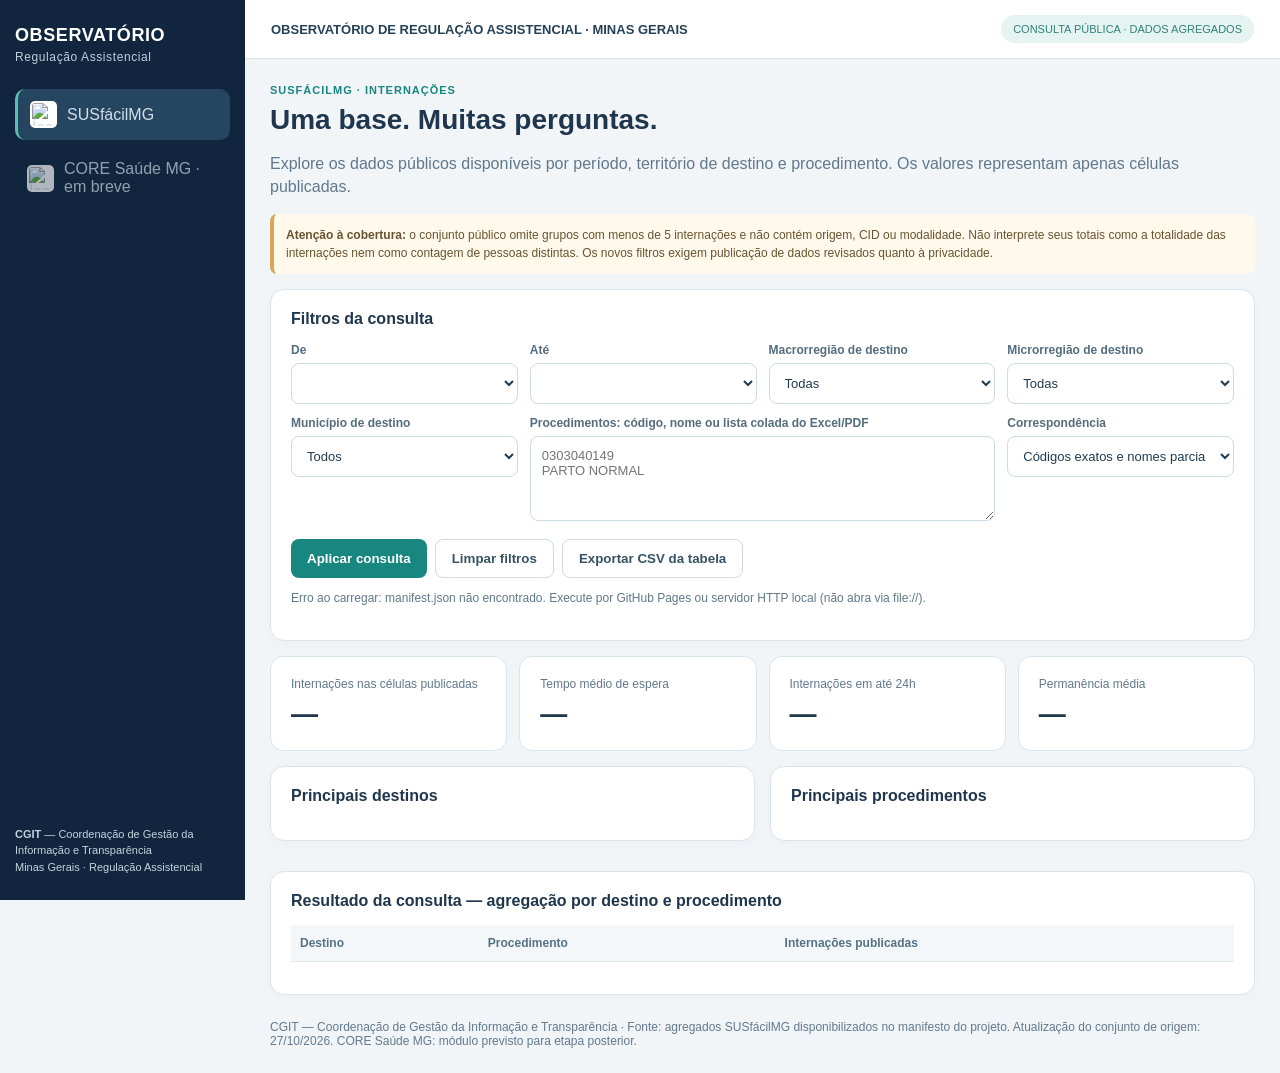
==== index.html @ 1abfd843 "Add files via upload" ====
<!doctype html><html lang="pt-BR"><head><meta charset="utf-8"><meta name="viewport" content="width=device-width,initial-scale=1"><title>Observatório | Regulação Assistencial</title><style>
:root{--navy:#11263e;--teal:#188780;--ink:#20364c;--muted:#61788b;--bg:#f1f5f8}*{box-sizing:border-box}body{margin:0;font-family:Arial,Segoe UI,sans-serif;color:var(--ink);background:var(--bg)}aside{position:fixed;inset:0 auto 0 0;width:245px;background:var(--navy);padding:25px 15px;color:white;display:flex;flex-direction:column;gap:25px}.brand{font-size:18px;font-weight:800;letter-spacing:.6px}.brand small{display:block;font-size:12px;color:#bdd0dc;font-weight:400;margin-top:4px}.menu{display:grid;gap:8px}.menu div{display:flex;align-items:center;gap:10px;padding:12px;border-radius:10px;color:#d1dfe8}.menu .active{background:#254560;border-left:3px solid #56c0b2}.menu img{width:27px;height:27px;object-fit:contain;background:white;border-radius:5px;padding:2px}.menu .soon{opacity:.67}.owner{margin-top:auto;font-size:11px;color:#c3d2df;line-height:1.5}main{margin-left:245px;min-height:100vh}header{background:white;border-bottom:1px solid #dbe3e9;padding:15px 26px;display:flex;align-items:center;justify-content:space-between;gap:12px}header strong{font-size:13px;color:#264156}header span{font-size:11px;color:#2f817b;background:#e5f4f1;padding:8px 12px;border-radius:18px}.content{max-width:1440px;margin:auto;padding:25px}h1{font-size:28px;margin:8px 0}p{color:var(--muted);line-height:1.45}.eyebrow{font-size:11px;letter-spacing:1px;color:var(--teal);font-weight:800}.card{background:white;border:1px solid #dae5eb;border-radius:14px;padding:20px;margin:15px 0;box-shadow:0 3px 14px #10243b06}h2{font-size:16px;margin:0 0 15px}.filters{display:grid;grid-template-columns:repeat(4,1fr);gap:12px}label{display:block;font-size:12px;color:#546d7e;font-weight:700;margin-bottom:6px}select,textarea,input{width:100%;border:1px solid #cddce4;padding:11px;border-radius:8px;background:white;color:#213c50;font:inherit;font-size:13px}textarea{min-height:85px;resize:vertical}button{border:0;border-radius:8px;background:var(--teal);color:white;padding:11px 16px;cursor:pointer;font-weight:700}button.ghost{border:1px solid #cfdae1;background:white;color:#355366}.btnbar{display:flex;gap:8px;flex-wrap:wrap;margin-top:14px}.notice{border-left:4px solid #d9a65a;background:#fff9eb;border-radius:7px;padding:12px;font-size:12px;color:#695431;line-height:1.5}.muted{color:var(--muted);font-size:12px}.metrics{display:grid;grid-template-columns:repeat(4,1fr);gap:12px}.metric{background:#fff;padding:20px;border-radius:13px;border:1px solid #dae5eb}.metric .n{font-size:27px;font-weight:800;margin-top:8px}.two{display:grid;grid-template-columns:1fr 1fr;gap:15px}.bar{display:flex;flex-direction:column;gap:5px;margin:12px 0;font-size:12px}.line{height:8px;border-radius:7px;background:#edf3f4;overflow:hidden}.fill{height:100%;background:var(--teal)}.names{display:flex;justify-content:space-between;gap:12px}table{border-collapse:collapse;width:100%;font-size:12px}td,th{padding:11px 9px;border-bottom:1px solid #e4ebef;text-align:left}th{color:#557185;background:#f4f7fa}.tablewrap{overflow:auto;max-height:400px}footer{font-size:12px;color:#63798c;margin-top:25px}@media(max-width:1000px){.filters{grid-template-columns:repeat(2,1fr)}.metrics{grid-template-columns:repeat(2,1fr)}.two{grid-template-columns:1fr}}@media(max-width:700px){aside{position:relative;width:auto;gap:8px}.menu{display:flex;flex-wrap:wrap}.owner{margin:0}main{margin:0}.content{padding:16px}header{padding:12px}.filters{grid-template-columns:1fr}h1{font-size:23px}}
</style></head><body><aside><div class="brand">OBSERVATÓRIO<small>Regulação Assistencial</small></div><div class="menu"><div class="active"><img src="assets/susfacil.jpeg" alt="Ícone SUSfácilMG"> SUSfácilMG</div><div class="soon"><img src="assets/core.png" alt="Ícone CORE Saúde MG"> CORE Saúde MG · em breve</div></div><div class="owner"><strong>CGIT</strong> — Coordenação de Gestão da Informação e Transparência<br>Minas Gerais · Regulação Assistencial</div></aside><main><header><strong>OBSERVATÓRIO DE REGULAÇÃO ASSISTENCIAL · MINAS GERAIS</strong><span>CONSULTA PÚBLICA · DADOS AGREGADOS</span></header><div class="content"><div class="eyebrow">SUSFÁCILMG · INTERNAÇÕES</div><h1>Uma base. Muitas perguntas.</h1><p>Explore os dados públicos disponíveis por período, território de destino e procedimento. Os valores representam apenas células publicadas.</p><div class="notice"><strong>Atenção à cobertura:</strong> o conjunto público omite grupos com menos de 5 internações e não contém origem, CID ou modalidade. Não interprete seus totais como a totalidade das internações nem como contagem de pessoas distintas. Os novos filtros exigem publicação de dados revisados quanto à privacidade.</div><section class="card"><h2>Filtros da consulta</h2><div class="filters"><div><label>De</label><select id="from"></select></div><div><label>Até</label><select id="to"></select></div><div><label>Macrorregião de destino</label><select id="macro"><option value="">Todas</option></select></div><div><label>Microrregião de destino</label><select id="micro"><option value="">Todas</option></select></div><div><label>Município de destino</label><select id="city"><option value="">Todos</option></select></div><div style="grid-column:span 2"><label>Procedimentos: código, nome ou lista colada do Excel/PDF</label><textarea id="procs" placeholder="0303040149&#10;PARTO NORMAL"></textarea></div><div><label>Correspondência</label><select id="match"><option value="code">Códigos exatos e nomes parciais</option><option value="contains">Qualquer parte do nome/código</option></select></div></div><div class="btnbar"><button id="apply">Aplicar consulta</button><button id="clear" class="ghost">Limpar filtros</button><button id="export" class="ghost">Exportar CSV da tabela</button></div><p class="muted" id="status">Carregando os dados públicos...</p></section><div class="metrics"><div class="metric"><div class="muted">Internações nas células publicadas</div><div class="n" id="n">—</div></div><div class="metric"><div class="muted">Tempo médio de espera</div><div class="n" id="wait">—</div></div><div class="metric"><div class="muted">Internações em até 24h</div><div class="n" id="quick">—</div></div><div class="metric"><div class="muted">Permanência média</div><div class="n" id="stay">—</div></div></div><div class="two"><section class="card"><h2>Principais destinos</h2><div id="dest"></div></section><section class="card"><h2>Principais procedimentos</h2><div id="topproc"></div></section></div><section class="card"><h2>Resultado da consulta — agregação por destino e procedimento</h2><div class="tablewrap"><table><thead><tr><th>Destino</th><th>Procedimento</th><th>Internações publicadas</th></tr></thead><tbody id="tbody"></tbody></table></div><p class="muted" id="rowsinfo"></p></section><footer>CGIT — Coordenação de Gestão da Informação e Transparência · Fonte: agregados SUSfácilMG disponibilizados no manifesto do projeto. Atualização do conjunto de origem: 27/10/2026. CORE Saúde MG: módulo previsto para etapa posterior.</footer></div></main><script>
'use strict';const $=id=>document.getElementById(id);const fmt=n=>Math.round(n).toLocaleString('pt-BR');const norm=s=>String(s||'').normalize('NFD').replace(/[\u0300-\u036f]/g,'').toLowerCase().trim();const escapeHTML=s=>String(s).replace(/[&<>"']/g,x=>({'&':'&amp;','<':'&lt;','>':'&gt;','"':'&quot;',"'":'&#39;'}[x]));let all=[],manifest,shown=[];const getCode=s=>String(s||'').split('-')[0].trim();const opts=(el,values,initial)=>{el.innerHTML='<option value="">'+escapeHTML(initial)+'</option>';values.sort((a,b)=>a.localeCompare(b,'pt-BR')).forEach(v=>{const o=document.createElement('option');o.value=v;o.textContent=v;el.append(o)})};
function refreshMicroCities(){const macro=$('macro').value, micro=$('micro').value;const ms=[...new Set(all.filter(r=>!macro||r[1]===macro).map(r=>r[2]))];opts($('micro'),ms,'Todas');if(ms.includes(micro))$('micro').value=micro;const cities=[...new Set(all.filter(r=>(!macro||r[1]===macro)&&(!$('micro').value||r[2]===$('micro').value)).map(r=>r[3]))];opts($('city'),cities,'Todos')}
function drawBars(el,arr){el.innerHTML='';const peak=arr[0]?.[1]||1;for(const [label,val] of arr.slice(0,8)){const div=document.createElement('div');div.className='bar';div.innerHTML='<div class="names"><span>'+escapeHTML(label)+'</span><b>'+fmt(val)+'</b></div><div class="line"><div class="fill" style="width:'+Math.max(1,val/peak*100)+'%"></div></div>';el.append(div)}if(!arr.length)el.textContent='Nenhum resultado neste recorte.'}
function apply(){if(!all.length)return;const from=$('from').value,to=$('to').value;if(from>to){$('status').textContent='Período inválido: data inicial posterior à final.';return}const tokens=$('procs').value.split(/[\n;,\t]+/).map(x=>norm(x)).filter(Boolean);const mode=$('match').value;shown=all.filter(r=>r[0]>=from&&r[0]<=to&&(!$('macro').value||r[1]===$('macro').value)&&(!$('micro').value||r[2]===$('micro').value)&&(!$('city').value||r[3]===$('city').value)&&(!tokens.length||tokens.some(t=>{const proc=norm(r[4]);const code=norm(getCode(r[4]));return mode==='contains'?proc.includes(t):( /^\d+$/.test(t)?code===t:proc.includes(t))})));let n=0,wn=0,ws=0,q=0,pn=0,ps=0;const dest=new Map(),proc=new Map(),comb=new Map();for(const r of shown){n+=r[5];wn+=r[6];ws+=r[7];q+=r[8];pn+=r[9];ps+=r[10];dest.set(r[3],(dest.get(r[3])||0)+r[5]);proc.set(r[4],(proc.get(r[4])||0)+r[5]);const k=JSON.stringify([r[3],r[4]]);comb.set(k,(comb.get(k)||0)+r[5])} $('n').textContent=fmt(n);$('wait').textContent=wn?(ws/wn).toLocaleString('pt-BR',{maximumFractionDigits:1})+' h':'—';$('quick').textContent=wn?(100*q/wn).toLocaleString('pt-BR',{maximumFractionDigits:1})+'%':'—';$('stay').textContent=pn?(ps/pn).toLocaleString('pt-BR',{maximumFractionDigits:1})+' d':'—';drawBars($('dest'),[...dest].sort((a,b)=>b[1]-a[1]));drawBars($('topproc'),[...proc].sort((a,b)=>b[1]-a[1]));const agg=[...comb].map(([k,v])=>[...JSON.parse(k),v]).sort((a,b)=>b[2]-a[2]);const tbody=$('tbody');tbody.innerHTML='';for(const r of agg.slice(0,200)){const tr=document.createElement('tr');for(const v of [r[0],r[1],fmt(r[2])]){const td=document.createElement('td');td.textContent=v;tr.append(td)}tbody.append(tr)}$('rowsinfo').textContent=`${fmt(agg.length)} combinações encontradas; até 200 exibidas. Exportação inclui todas as combinações filtradas.`;$('status').textContent=`${fmt(shown.length)} células agregadas selecionadas · ${from} a ${to}. Dados públicos parciais.`;window.exportRows=agg}
async function load(){try{const res=await fetch('dados/manifest.json');if(!res.ok)throw Error('manifest.json não encontrado');manifest=await res.json();const months=manifest.particoes.map(x=>x.mes);for(const id of ['from','to']){for(const m of months){const o=document.createElement('option');o.value=m;o.textContent=m;$(id).append(o)}}$('from').value=months[0];$('to').value=months[months.length-1];const results=await Promise.all(manifest.particoes.map(async p=>{const r=await fetch('dados/'+p.arquivo);if(!r.ok)throw Error(p.arquivo+' indisponível');return r.json()}));all=results.flat();opts($('macro'),[...new Set(all.map(x=>x[1]))],'Todas');refreshMicroCities();apply()}catch(e){$('status').textContent='Erro ao carregar: '+e.message+'. Execute por GitHub Pages ou servidor HTTP local (não abra via file://).'}}
$('macro').onchange=refreshMicroCities;$('micro').onchange=()=>{const c=$('city').value;const filtered=all.filter(r=>(!$('macro').value||r[1]===$('macro').value)&&(!$('micro').value||r[2]===$('micro').value));opts($('city'),[...new Set(filtered.map(r=>r[3]))],'Todos');if([...new Set(filtered.map(r=>r[3]))].includes(c))$('city').value=c};$('apply').onclick=apply;$('clear').onclick=()=>{$('from').selectedIndex=0;$('to').selectedIndex=$('to').options.length-1;$('macro').value='';refreshMicroCities();$('procs').value='';apply()};$('export').onclick=()=>{const rr=window.exportRows||[];const lines=[['Município de destino','Procedimento','Internações publicadas'],...rr];const csv='\ufeff'+lines.map(r=>r.map(v=>'"'+String(v).replace(/"/g,'""')+'"').join(';')).join('\r\n');const a=document.createElement('a');a.href=URL.createObjectURL(new Blob([csv],{type:'text/csv;charset=utf-8'}));a.download='observatorio_susfacil_dados_publicos.csv';a.click();setTimeout(()=>URL.revokeObjectURL(a.href),1500)};load();
</script></body></html>
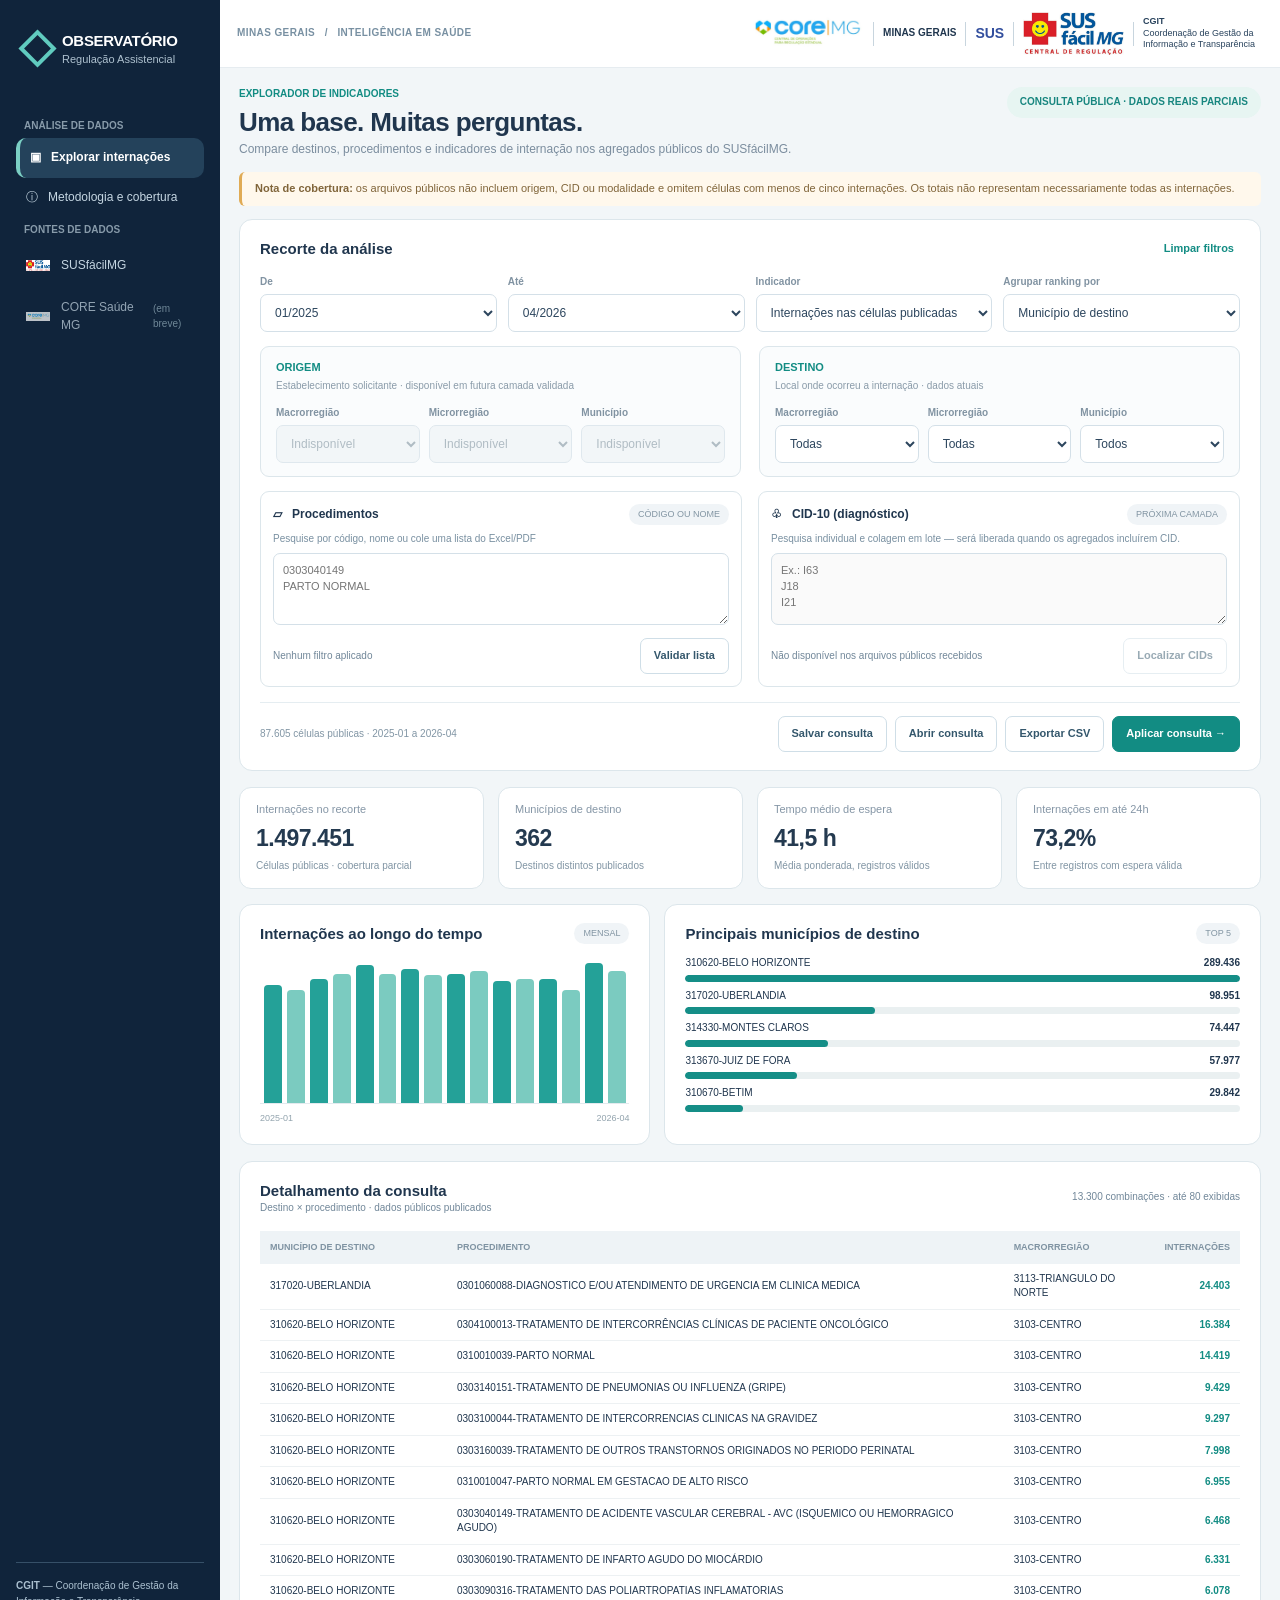
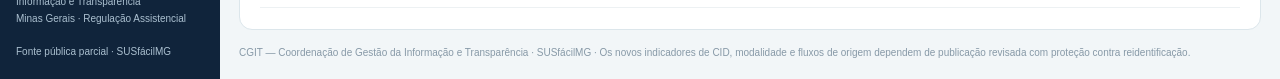
==== commit f40879f2: "Add files via upload" ====
--- a/index.html
+++ b/index.html
@@ -1,10 +1,46 @@
-<!doctype html><html lang="pt-BR"><head><meta charset="utf-8"><meta name="viewport" content="width=device-width,initial-scale=1"><title>Observatório | Regulação Assistencial</title><style>
-:root{--navy:#11263e;--teal:#188780;--ink:#20364c;--muted:#61788b;--bg:#f1f5f8}*{box-sizing:border-box}body{margin:0;font-family:Arial,Segoe UI,sans-serif;color:var(--ink);background:var(--bg)}aside{position:fixed;inset:0 auto 0 0;width:245px;background:var(--navy);padding:25px 15px;color:white;display:flex;flex-direction:column;gap:25px}.brand{font-size:18px;font-weight:800;letter-spacing:.6px}.brand small{display:block;font-size:12px;color:#bdd0dc;font-weight:400;margin-top:4px}.menu{display:grid;gap:8px}.menu div{display:flex;align-items:center;gap:10px;padding:12px;border-radius:10px;color:#d1dfe8}.menu .active{background:#254560;border-left:3px solid #56c0b2}.menu img{width:27px;height:27px;object-fit:contain;background:white;border-radius:5px;padding:2px}.menu .soon{opacity:.67}.owner{margin-top:auto;font-size:11px;color:#c3d2df;line-height:1.5}main{margin-left:245px;min-height:100vh}header{background:white;border-bottom:1px solid #dbe3e9;padding:15px 26px;display:flex;align-items:center;justify-content:space-between;gap:12px}header strong{font-size:13px;color:#264156}header span{font-size:11px;color:#2f817b;background:#e5f4f1;padding:8px 12px;border-radius:18px}.content{max-width:1440px;margin:auto;padding:25px}h1{font-size:28px;margin:8px 0}p{color:var(--muted);line-height:1.45}.eyebrow{font-size:11px;letter-spacing:1px;color:var(--teal);font-weight:800}.card{background:white;border:1px solid #dae5eb;border-radius:14px;padding:20px;margin:15px 0;box-shadow:0 3px 14px #10243b06}h2{font-size:16px;margin:0 0 15px}.filters{display:grid;grid-template-columns:repeat(4,1fr);gap:12px}label{display:block;font-size:12px;color:#546d7e;font-weight:700;margin-bottom:6px}select,textarea,input{width:100%;border:1px solid #cddce4;padding:11px;border-radius:8px;background:white;color:#213c50;font:inherit;font-size:13px}textarea{min-height:85px;resize:vertical}button{border:0;border-radius:8px;background:var(--teal);color:white;padding:11px 16px;cursor:pointer;font-weight:700}button.ghost{border:1px solid #cfdae1;background:white;color:#355366}.btnbar{display:flex;gap:8px;flex-wrap:wrap;margin-top:14px}.notice{border-left:4px solid #d9a65a;background:#fff9eb;border-radius:7px;padding:12px;font-size:12px;color:#695431;line-height:1.5}.muted{color:var(--muted);font-size:12px}.metrics{display:grid;grid-template-columns:repeat(4,1fr);gap:12px}.metric{background:#fff;padding:20px;border-radius:13px;border:1px solid #dae5eb}.metric .n{font-size:27px;font-weight:800;margin-top:8px}.two{display:grid;grid-template-columns:1fr 1fr;gap:15px}.bar{display:flex;flex-direction:column;gap:5px;margin:12px 0;font-size:12px}.line{height:8px;border-radius:7px;background:#edf3f4;overflow:hidden}.fill{height:100%;background:var(--teal)}.names{display:flex;justify-content:space-between;gap:12px}table{border-collapse:collapse;width:100%;font-size:12px}td,th{padding:11px 9px;border-bottom:1px solid #e4ebef;text-align:left}th{color:#557185;background:#f4f7fa}.tablewrap{overflow:auto;max-height:400px}footer{font-size:12px;color:#63798c;margin-top:25px}@media(max-width:1000px){.filters{grid-template-columns:repeat(2,1fr)}.metrics{grid-template-columns:repeat(2,1fr)}.two{grid-template-columns:1fr}}@media(max-width:700px){aside{position:relative;width:auto;gap:8px}.menu{display:flex;flex-wrap:wrap}.owner{margin:0}main{margin:0}.content{padding:16px}header{padding:12px}.filters{grid-template-columns:1fr}h1{font-size:23px}}
-</style></head><body><aside><div class="brand">OBSERVATÓRIO<small>Regulação Assistencial</small></div><div class="menu"><div class="active"><img src="assets/susfacil.jpeg" alt="Ícone SUSfácilMG"> SUSfácilMG</div><div class="soon"><img src="assets/core.png" alt="Ícone CORE Saúde MG"> CORE Saúde MG · em breve</div></div><div class="owner"><strong>CGIT</strong> — Coordenação de Gestão da Informação e Transparência<br>Minas Gerais · Regulação Assistencial</div></aside><main><header><strong>OBSERVATÓRIO DE REGULAÇÃO ASSISTENCIAL · MINAS GERAIS</strong><span>CONSULTA PÚBLICA · DADOS AGREGADOS</span></header><div class="content"><div class="eyebrow">SUSFÁCILMG · INTERNAÇÕES</div><h1>Uma base. Muitas perguntas.</h1><p>Explore os dados públicos disponíveis por período, território de destino e procedimento. Os valores representam apenas células publicadas.</p><div class="notice"><strong>Atenção à cobertura:</strong> o conjunto público omite grupos com menos de 5 internações e não contém origem, CID ou modalidade. Não interprete seus totais como a totalidade das internações nem como contagem de pessoas distintas. Os novos filtros exigem publicação de dados revisados quanto à privacidade.</div><section class="card"><h2>Filtros da consulta</h2><div class="filters"><div><label>De</label><select id="from"></select></div><div><label>Até</label><select id="to"></select></div><div><label>Macrorregião de destino</label><select id="macro"><option value="">Todas</option></select></div><div><label>Microrregião de destino</label><select id="micro"><option value="">Todas</option></select></div><div><label>Município de destino</label><select id="city"><option value="">Todos</option></select></div><div style="grid-column:span 2"><label>Procedimentos: código, nome ou lista colada do Excel/PDF</label><textarea id="procs" placeholder="0303040149&#10;PARTO NORMAL"></textarea></div><div><label>Correspondência</label><select id="match"><option value="code">Códigos exatos e nomes parciais</option><option value="contains">Qualquer parte do nome/código</option></select></div></div><div class="btnbar"><button id="apply">Aplicar consulta</button><button id="clear" class="ghost">Limpar filtros</button><button id="export" class="ghost">Exportar CSV da tabela</button></div><p class="muted" id="status">Carregando os dados públicos...</p></section><div class="metrics"><div class="metric"><div class="muted">Internações nas células publicadas</div><div class="n" id="n">—</div></div><div class="metric"><div class="muted">Tempo médio de espera</div><div class="n" id="wait">—</div></div><div class="metric"><div class="muted">Internações em até 24h</div><div class="n" id="quick">—</div></div><div class="metric"><div class="muted">Permanência média</div><div class="n" id="stay">—</div></div></div><div class="two"><section class="card"><h2>Principais destinos</h2><div id="dest"></div></section><section class="card"><h2>Principais procedimentos</h2><div id="topproc"></div></section></div><section class="card"><h2>Resultado da consulta — agregação por destino e procedimento</h2><div class="tablewrap"><table><thead><tr><th>Destino</th><th>Procedimento</th><th>Internações publicadas</th></tr></thead><tbody id="tbody"></tbody></table></div><p class="muted" id="rowsinfo"></p></section><footer>CGIT — Coordenação de Gestão da Informação e Transparência · Fonte: agregados SUSfácilMG disponibilizados no manifesto do projeto. Atualização do conjunto de origem: 27/10/2026. CORE Saúde MG: módulo previsto para etapa posterior.</footer></div></main><script>
-'use strict';const $=id=>document.getElementById(id);const fmt=n=>Math.round(n).toLocaleString('pt-BR');const norm=s=>String(s||'').normalize('NFD').replace(/[\u0300-\u036f]/g,'').toLowerCase().trim();const escapeHTML=s=>String(s).replace(/[&<>"']/g,x=>({'&':'&amp;','<':'&lt;','>':'&gt;','"':'&quot;',"'":'&#39;'}[x]));let all=[],manifest,shown=[];const getCode=s=>String(s||'').split('-')[0].trim();const opts=(el,values,initial)=>{el.innerHTML='<option value="">'+escapeHTML(initial)+'</option>';values.sort((a,b)=>a.localeCompare(b,'pt-BR')).forEach(v=>{const o=document.createElement('option');o.value=v;o.textContent=v;el.append(o)})};
-function refreshMicroCities(){const macro=$('macro').value, micro=$('micro').value;const ms=[...new Set(all.filter(r=>!macro||r[1]===macro).map(r=>r[2]))];opts($('micro'),ms,'Todas');if(ms.includes(micro))$('micro').value=micro;const cities=[...new Set(all.filter(r=>(!macro||r[1]===macro)&&(!$('micro').value||r[2]===$('micro').value)).map(r=>r[3]))];opts($('city'),cities,'Todos')}
-function drawBars(el,arr){el.innerHTML='';const peak=arr[0]?.[1]||1;for(const [label,val] of arr.slice(0,8)){const div=document.createElement('div');div.className='bar';div.innerHTML='<div class="names"><span>'+escapeHTML(label)+'</span><b>'+fmt(val)+'</b></div><div class="line"><div class="fill" style="width:'+Math.max(1,val/peak*100)+'%"></div></div>';el.append(div)}if(!arr.length)el.textContent='Nenhum resultado neste recorte.'}
-function apply(){if(!all.length)return;const from=$('from').value,to=$('to').value;if(from>to){$('status').textContent='Período inválido: data inicial posterior à final.';return}const tokens=$('procs').value.split(/[\n;,\t]+/).map(x=>norm(x)).filter(Boolean);const mode=$('match').value;shown=all.filter(r=>r[0]>=from&&r[0]<=to&&(!$('macro').value||r[1]===$('macro').value)&&(!$('micro').value||r[2]===$('micro').value)&&(!$('city').value||r[3]===$('city').value)&&(!tokens.length||tokens.some(t=>{const proc=norm(r[4]);const code=norm(getCode(r[4]));return mode==='contains'?proc.includes(t):( /^\d+$/.test(t)?code===t:proc.includes(t))})));let n=0,wn=0,ws=0,q=0,pn=0,ps=0;const dest=new Map(),proc=new Map(),comb=new Map();for(const r of shown){n+=r[5];wn+=r[6];ws+=r[7];q+=r[8];pn+=r[9];ps+=r[10];dest.set(r[3],(dest.get(r[3])||0)+r[5]);proc.set(r[4],(proc.get(r[4])||0)+r[5]);const k=JSON.stringify([r[3],r[4]]);comb.set(k,(comb.get(k)||0)+r[5])} $('n').textContent=fmt(n);$('wait').textContent=wn?(ws/wn).toLocaleString('pt-BR',{maximumFractionDigits:1})+' h':'—';$('quick').textContent=wn?(100*q/wn).toLocaleString('pt-BR',{maximumFractionDigits:1})+'%':'—';$('stay').textContent=pn?(ps/pn).toLocaleString('pt-BR',{maximumFractionDigits:1})+' d':'—';drawBars($('dest'),[...dest].sort((a,b)=>b[1]-a[1]));drawBars($('topproc'),[...proc].sort((a,b)=>b[1]-a[1]));const agg=[...comb].map(([k,v])=>[...JSON.parse(k),v]).sort((a,b)=>b[2]-a[2]);const tbody=$('tbody');tbody.innerHTML='';for(const r of agg.slice(0,200)){const tr=document.createElement('tr');for(const v of [r[0],r[1],fmt(r[2])]){const td=document.createElement('td');td.textContent=v;tr.append(td)}tbody.append(tr)}$('rowsinfo').textContent=`${fmt(agg.length)} combinações encontradas; até 200 exibidas. Exportação inclui todas as combinações filtradas.`;$('status').textContent=`${fmt(shown.length)} células agregadas selecionadas · ${from} a ${to}. Dados públicos parciais.`;window.exportRows=agg}
-async function load(){try{const res=await fetch('dados/manifest.json');if(!res.ok)throw Error('manifest.json não encontrado');manifest=await res.json();const months=manifest.particoes.map(x=>x.mes);for(const id of ['from','to']){for(const m of months){const o=document.createElement('option');o.value=m;o.textContent=m;$(id).append(o)}}$('from').value=months[0];$('to').value=months[months.length-1];const results=await Promise.all(manifest.particoes.map(async p=>{const r=await fetch('dados/'+p.arquivo);if(!r.ok)throw Error(p.arquivo+' indisponível');return r.json()}));all=results.flat();opts($('macro'),[...new Set(all.map(x=>x[1]))],'Todas');refreshMicroCities();apply()}catch(e){$('status').textContent='Erro ao carregar: '+e.message+'. Execute por GitHub Pages ou servidor HTTP local (não abra via file://).'}}
-$('macro').onchange=refreshMicroCities;$('micro').onchange=()=>{const c=$('city').value;const filtered=all.filter(r=>(!$('macro').value||r[1]===$('macro').value)&&(!$('micro').value||r[2]===$('micro').value));opts($('city'),[...new Set(filtered.map(r=>r[3]))],'Todos');if([...new Set(filtered.map(r=>r[3]))].includes(c))$('city').value=c};$('apply').onclick=apply;$('clear').onclick=()=>{$('from').selectedIndex=0;$('to').selectedIndex=$('to').options.length-1;$('macro').value='';refreshMicroCities();$('procs').value='';apply()};$('export').onclick=()=>{const rr=window.exportRows||[];const lines=[['Município de destino','Procedimento','Internações publicadas'],...rr];const csv='\ufeff'+lines.map(r=>r.map(v=>'"'+String(v).replace(/"/g,'""')+'"').join(';')).join('\r\n');const a=document.createElement('a');a.href=URL.createObjectURL(new Blob([csv],{type:'text/csv;charset=utf-8'}));a.download='observatorio_susfacil_dados_publicos.csv';a.click();setTimeout(()=>URL.revokeObjectURL(a.href),1500)};load();
+<!doctype html>
+<html lang="pt-BR"><head><meta charset="utf-8"><meta name="viewport" content="width=device-width, initial-scale=1"><title>Observatório | Regulação Assistencial</title>
+<style>
+:root{--navy:#10243b;--navy2:#193450;--ink:#20364e;--muted:#7b8d9e;--line:#dce6eb;--bg:#f2f6f8;--teal:#128c83;--mint:#7bcfc4;--white:#fff;--warm:#fff8ec}*{box-sizing:border-box}html{scroll-behavior:smooth}body{margin:0;color:var(--ink);background:var(--bg);font:14px/1.45 Inter,Arial,Helvetica,sans-serif}button,input,select,textarea{font:inherit}button{cursor:pointer}button:disabled{cursor:not-allowed;opacity:.5}button:focus-visible,select:focus-visible,textarea:focus-visible,input:focus-visible,a:focus-visible{outline:3px solid #6bd6c7;outline-offset:2px}a{color:inherit}.layout{display:grid;grid-template-columns:220px minmax(0,1fr);min-height:100vh}.sidebar{background:var(--navy);color:#dce8ee;display:flex;flex-direction:column;padding:30px 16px 19px;gap:22px;min-height:100vh}.identity{display:flex;align-items:center;gap:11px;padding:0 8px 23px}.diamond{width:27px;height:27px;border:4px solid #60cbbf;transform:rotate(45deg);flex:0 0 auto}.identity b{font-size:15px;color:white;letter-spacing:-.3px}.identity small{display:block;color:#aec1cf;font-size:11px}.menu-label{font-size:10px;color:#889baa;font-weight:700;margin:6px 8px 5px;text-transform:uppercase}.side-link{border:0;background:none;color:#c5d6e2;width:100%;text-align:left;display:flex;align-items:center;gap:11px;padding:11px 10px;border-radius:10px;font-size:12px;text-decoration:none;min-height:39px}.side-link:hover{background:#1a3853}.side-link.active{background:#24425b;border-left:4px solid var(--mint);color:#fff;font-weight:700}.side-link svg{width:17px;height:17px;flex:0 0 auto}.side-link .logomark{width:24px;height:24px;object-fit:contain;border-radius:4px}.side-link.subtle{opacity:.72}.side-link .note{color:#94aebb;font-size:10px}.side-sources{margin-top:11px;border-top:1px solid #345067;padding-top:14px}.sidebar-bottom{margin-top:auto;border-top:1px solid #365068;padding-top:15px;font-size:10px;color:#abc0d0;line-height:1.65}.page{min-width:0}.topbar{min-height:68px;padding:10px 26px;background:#fff;border-bottom:1px solid #e6ecf0;display:flex;align-items:center;justify-content:space-between;gap:20px}.crumb{color:#7890a2;text-transform:uppercase;font-size:10px;letter-spacing:.4px;font-weight:800;white-space:nowrap}.partners{display:flex;align-items:center;gap:16px;min-width:0}.partners .partner{display:flex;align-items:center;justify-content:center;max-width:170px;height:46px}.partners img{max-width:100%;max-height:44px;object-fit:contain}.partners .sus{width:63px}.partners .gov{width:58px;max-height:46px}.partner-division{height:28px;width:1px;background:#c8d5de}.owner-top{font-size:10px;line-height:1.3;font-weight:800;color:#29435d;max-width:178px}.content{padding:24px;max-width:1600px;margin:0 auto}.overline{color:var(--teal);font-weight:800;font-size:10px;text-transform:uppercase}.intro{display:flex;justify-content:space-between;align-items:flex-start;gap:14px;margin-bottom:14px}.intro h1{font-size:26px;letter-spacing:-.6px;line-height:1.2;margin:5px 0 3px}.intro p{margin:0;color:var(--muted);font-size:12px}.pill{background:#e7f5f2;color:#18867f;padding:8px 13px;border-radius:999px;white-space:nowrap;font-weight:700;font-size:10px}.panel{background:#fff;border:1px solid var(--line);border-radius:13px;padding:18px 20px;margin-bottom:16px}.panel h2{font-size:15px;margin:0;color:var(--ink)}.panel-header{display:flex;align-items:center;justify-content:space-between;gap:10px;margin-bottom:15px}.linkbtn{border:0;background:none;color:var(--teal);font-weight:700;font-size:11px}.filter-top{display:grid;grid-template-columns:repeat(4,minmax(0,1fr));gap:11px;margin-bottom:14px}.field label{display:block;font-size:10px;color:#8193a2;font-weight:800;margin-bottom:5px}.field select,.field textarea,.field input{width:100%;background:#fff;color:#2d465e;border:1px solid #d4e0e8;border-radius:7px;padding:10px;font-size:12px;min-height:37px}.field textarea{resize:vertical;min-height:74px}.territory-row{display:grid;grid-template-columns:1fr 1fr;gap:18px}.territory{border:1px solid var(--line);background:#fafcfd;border-radius:9px;padding:13px 15px;min-height:110px}.territory h3{font-size:11px;color:var(--teal);margin:0 0 3px}.territory p{font-size:10px;color:#8a9ba9;margin:0 0 12px}.territory-grid{display:grid;grid-template-columns:repeat(3,minmax(0,1fr));gap:9px}.territory-grid.four{grid-template-columns:repeat(4,minmax(0,1fr))}.hint{font-size:10px;color:#718799}.disabled-field select{background:#f0f4f6;color:#91a2ad}.catalogs{display:grid;grid-template-columns:1fr 1fr;gap:16px;margin-top:14px}.catalog{border:1px solid var(--line);border-radius:9px;padding:12px;background:#fff}.catalog-head{display:flex;justify-content:space-between;align-items:center;gap:7px;margin-bottom:7px}.catalog-head h3{font-size:12px;margin:0}.catalog .caption{font-size:10px;color:#7990a1;margin:4px 0 6px}.catalog textarea{width:100%;min-height:72px;border-radius:7px;border:1px solid #d4e0e8;padding:9px;font-size:11px;resize:vertical}.catalog .mini-actions{display:flex;justify-content:space-between;gap:8px;margin-top:8px;align-items:center}.small{font-size:11px}.btn{background:var(--teal);color:#fff;border:1px solid var(--teal);padding:9px 13px;border-radius:7px;font-weight:700;font-size:11px}.btn.secondary{background:#fff;color:#34576c;border-color:#cfdee7}.btn:focus-visible{outline:3px solid #65d2c8}.btnrow{display:flex;gap:8px;align-items:center;justify-content:flex-end;flex-wrap:wrap}.actions{border-top:1px solid #e5edf1;padding-top:13px;margin-top:15px;display:flex;gap:10px;justify-content:space-between;align-items:center;flex-wrap:wrap}.actions .left{font-size:10px;color:#8296a5}.notice{border-left:3px solid #e0ab55;background:var(--warm);padding:9px 13px;border-radius:6px;color:#80653a;font-size:11px;margin-bottom:13px}.metric-grid{display:grid;grid-template-columns:repeat(4,minmax(0,1fr));gap:14px}.metric{background:#fff;border:1px solid var(--line);border-radius:12px;padding:14px 16px;min-height:96px}.metric .label{font-size:11px;color:#8596a6}.metric .value{font-size:23px;font-weight:800;color:#243a50;letter-spacing:-.5px;margin:4px 0}.metric .foot{font-size:10px;color:#8195a4}.viz-grid{display:grid;grid-template-columns:1fr 1.45fr;gap:14px;margin-top:15px}.viz{min-height:235px}.viz-header{display:flex;justify-content:space-between;align-items:center;margin-bottom:12px}.tiny-tag{font-size:9px;border-radius:20px;background:#f0f4f7;color:#8194a2;padding:4px 9px}.barset{display:flex;align-items:flex-end;gap:5px;height:148px;border-bottom:1px solid #e3eaee;padding:7px 4px 0}.vertical{flex:1;border-radius:4px 4px 0 0;background:#24a198;min-width:3px;position:relative}.vertical:nth-child(even){background:#7bcbc0}.vertical:hover:after{content:attr(data-label);position:absolute;bottom:100%;left:50%;transform:translateX(-50%);background:#233a50;color:white;font-size:10px;padding:3px 5px;border-radius:4px;white-space:nowrap}.chart-axis{display:flex;justify-content:space-between;color:#93a4ae;font-size:9px;margin-top:8px}.rank{display:grid;gap:7px}.rank-item .names{display:flex;justify-content:space-between;gap:8px;font-size:10px}.rank-item .names b{font-weight:800}.track{background:#eaf0f1;height:7px;border-radius:10px;overflow:hidden;margin-top:4px}.track span{display:block;background:#158e87;height:100%;border-radius:10px}.data-table{width:100%;border-collapse:collapse;font-size:10px}.data-table th{background:#eef3f6;color:#7f93a2;text-transform:uppercase;font-size:9px;text-align:left;padding:10px}.data-table td{padding:8px 10px;border-bottom:1px solid #edf1f3}.data-table td:last-child{text-align:right;font-weight:700;color:var(--teal)}.table-scroll{overflow-x:auto;max-height:380px;overflow-y:auto}.footnote{font-size:10px;color:#8799a7;margin:9px 0 0}.hidden{display:none!important}.loading{color:#748899;font-size:12px}.warning{color:#86673c}.nav-view{display:none}.nav-view.current{display:block}.saved{background:#f2f7f8;padding:10px;border-radius:8px;margin-top:7px;font-size:11px;color:#466377}.logo-strip-mobile{display:none}@media(max-width:1370px){.partners{gap:9px}.partner-division{height:24px}.partners .partner{max-width:120px}.owner-top{max-width:120px;font-size:9px}.topbar{padding:10px 17px}.content{padding:19px}}@media(max-width:1080px){.layout{grid-template-columns:192px minmax(0,1fr)}.sidebar{padding:24px 10px}.territory-row,.catalogs,.viz-grid{grid-template-columns:1fr}.metric-grid{grid-template-columns:repeat(2,1fr)}.topbar .crumb{display:none}.partners{justify-content:space-between;width:100%}}@media(max-width:650px){.layout{display:block}.sidebar{min-height:auto;padding:15px}.identity{padding:0}.side-menu{display:flex;flex-wrap:wrap;gap:3px}.side-link{width:auto;padding:9px;font-size:11px}.side-sources,.sidebar-bottom,.menu-label{display:none}.topbar{padding:8px 12px;overflow:auto}.partners{gap:8px}.partners .partner{min-width:55px}.partners .owner-top{display:none}.content{padding:13px}.intro h1{font-size:23px}.intro{flex-wrap:wrap}.filter-top{grid-template-columns:1fr 1fr}.territory-grid,.territory-grid.four{grid-template-columns:1fr 1fr}.metric-grid{grid-template-columns:1fr 1fr;gap:7px}.metric .value{font-size:19px}.panel{padding:13px}.actions{justify-content:flex-start}.btnrow{justify-content:flex-start}}
+</style></head>
+<body><div class="layout"><aside class="sidebar"><div class="identity"><span class="diamond" aria-hidden="true"></span><div><b>OBSERVATÓRIO</b><small>Regulação Assistencial</small></div></div>
+<div class="side-menu"><div class="menu-label">ANÁLISE DE DADOS</div><a class="side-link active" href="#explorar" id="navExplore">▣ &nbsp; Explorar internações</a><a class="side-link" href="#metodologia" id="navMethod">ⓘ &nbsp; Metodologia e cobertura</a><div class="menu-label">FONTES DE DADOS</div><a class="side-link" href="#explorar"><img class="logomark" src="assets/susfacil.jpeg" alt="Símbolo SUSfácilMG"> SUSfácilMG</a><div class="side-link subtle" title="Integração futura"><img class="logomark" src="assets/core.png" alt="Símbolo CORE Saúde MG"> CORE Saúde MG <span class="note">(em breve)</span></div></div>
+<div class="sidebar-bottom"><strong>CGIT</strong> — Coordenação de Gestão da Informação e Transparência<br>Minas Gerais · Regulação Assistencial<br><br>Fonte pública parcial · SUSfácilMG</div></aside>
+<div class="page"><header class="topbar"><span class="crumb">MINAS GERAIS &nbsp; / &nbsp; INTELIGÊNCIA EM SAÚDE</span><div class="partners"><span class="partner"><img src="assets/core.png" alt="CORE MG"></span><i class="partner-division"></i><span class="partner"><img class="gov" src="assets/brasao-mg.png" alt="Brasão de Minas Gerais" onerror="this.style.display='none';this.nextElementSibling.style.display='block'"><strong style="display:none;font-size:10px">MINAS GERAIS</strong></span><i class="partner-division"></i><span class="partner"><img class="sus" src="assets/sus.png" alt="SUS" onerror="this.style.display='none';this.nextElementSibling.style.display='block'"><strong style="display:none;color:#334f9e">SUS</strong></span><i class="partner-division"></i><span class="partner"><img src="assets/susfacil.jpeg" alt="SUSfácilMG"></span><i class="partner-division"></i><div class="owner-top">CGIT<br><span style="font-weight:500">Coordenação de Gestão da Informação e Transparência</span></div></div></header>
+<main class="content" id="explorar"><section id="mainView" class="nav-view current"><div class="intro"><div><div class="overline">EXPLORADOR DE INDICADORES</div><h1>Uma base. Muitas perguntas.</h1><p>Compare destinos, procedimentos e indicadores de internação nos agregados públicos do SUSfácilMG.</p></div><span class="pill">CONSULTA PÚBLICA · DADOS REAIS PARCIAIS</span></div>
+<div class="notice"><strong>Nota de cobertura:</strong> os arquivos públicos não incluem origem, CID ou modalidade e omitem células com menos de cinco internações. Os totais não representam necessariamente todas as internações.</div>
+<section class="panel"><div class="panel-header"><h2>Recorte da análise</h2><button type="button" class="linkbtn" id="clearTop">Limpar filtros</button></div>
+<div class="filter-top"><div class="field"><label for="from">De</label><select id="from"></select></div><div class="field"><label for="to">Até</label><select id="to"></select></div><div class="field"><label for="indicator">Indicador</label><select id="indicator"><option value="internacoes">Internações nas células publicadas</option><option value="espera">Tempo médio de espera (h)</option><option value="ate24">Internações em até 24h (%)</option><option value="permanencia">Permanência média (dias)</option></select></div><div class="field"><label for="group">Agrupar ranking por</label><select id="group"><option value="city">Município de destino</option><option value="proc">Procedimento</option><option value="macro">Macrorregião de destino</option></select></div></div>
+<div class="territory-row"><section class="territory"><h3>ORIGEM</h3><p>Estabelecimento solicitante · disponível em futura camada validada</p><div class="territory-grid"><div class="field disabled-field"><label>Macrorregião</label><select disabled><option>Indisponível</option></select></div><div class="field disabled-field"><label>Microrregião</label><select disabled><option>Indisponível</option></select></div><div class="field disabled-field"><label>Município</label><select disabled><option>Indisponível</option></select></div></div></section>
+<section class="territory"><h3>DESTINO</h3><p>Local onde ocorreu a internação · dados atuais</p><div class="territory-grid"><div class="field"><label for="macro">Macrorregião</label><select id="macro"><option value="">Todas</option></select></div><div class="field"><label for="micro">Microrregião</label><select id="micro"><option value="">Todas</option></select></div><div class="field"><label for="city">Município</label><select id="city"><option value="">Todos</option></select></div></div></section></div>
+<div class="catalogs"><section class="catalog"><div class="catalog-head"><h3>▱ &nbsp; Procedimentos</h3><span class="tiny-tag">CÓDIGO OU NOME</span></div><div class="caption">Pesquise por código, nome ou cole uma lista do Excel/PDF</div><textarea id="procs" placeholder="0303040149&#10;PARTO NORMAL"></textarea><div class="mini-actions"><span class="hint" id="procinfo">Nenhum filtro aplicado</span><button class="btn secondary" type="button" id="procCheck">Validar lista</button></div></section>
+<section class="catalog"><div class="catalog-head"><h3>♧ &nbsp; CID-10 (diagnóstico)</h3><span class="tiny-tag">PRÓXIMA CAMADA</span></div><div class="caption">Pesquisa individual e colagem em lote — será liberada quando os agregados incluírem CID.</div><textarea disabled placeholder="Ex.: I63&#10;J18&#10;I21"></textarea><div class="mini-actions"><span class="hint">Não disponível nos arquivos públicos recebidos</span><button class="btn secondary" disabled>Localizar CIDs</button></div></section></div>
+<div class="actions"><div class="left" id="status" role="status">Carregando arquivos públicos…</div><div class="btnrow"><button class="btn secondary" id="saveQuery">Salvar consulta</button><button class="btn secondary" id="openQuery">Abrir consulta</button><button class="btn secondary" id="export">Exportar CSV</button><button class="btn" id="apply">Aplicar consulta →</button></div></div><div class="saved hidden" id="saveMessage"></div></section>
+<div class="metric-grid"><div class="metric"><div class="label">Internações no recorte</div><div class="value" id="n">—</div><div class="foot">Células públicas · cobertura parcial</div></div><div class="metric"><div class="label">Municípios de destino</div><div class="value" id="ndest">—</div><div class="foot">Destinos distintos publicados</div></div><div class="metric"><div class="label">Tempo médio de espera</div><div class="value" id="wait">—</div><div class="foot">Média ponderada, registros válidos</div></div><div class="metric"><div class="label">Internações em até 24h</div><div class="value" id="quick">—</div><div class="foot">Entre registros com espera válida</div></div></div>
+<div class="viz-grid"><section class="panel viz"><div class="viz-header"><h2>Internações ao longo do tempo</h2><span class="tiny-tag">MENSAL</span></div><div id="timeline" class="barset" aria-label="Gráfico de internações mensais"></div><div id="axis" class="chart-axis"><span>—</span><span>—</span></div></section><section class="panel viz"><div class="viz-header"><h2 id="rankingTitle">Principais municípios de destino</h2><span class="tiny-tag">TOP 5</span></div><div id="ranking" class="rank"><span class="loading">Carregando ranking…</span></div></section></div>
+<section class="panel"><div class="panel-header"><div><h2>Detalhamento da consulta</h2><div class="hint">Destino × procedimento · dados públicos publicados</div></div><span id="rowsinfo" class="hint">—</span></div><div class="table-scroll"><table class="data-table"><thead><tr><th>Município de destino</th><th>Procedimento</th><th>Macrorregião</th><th>Internações</th></tr></thead><tbody id="tbody"></tbody></table></div></section><p class="footnote">CGIT — Coordenação de Gestão da Informação e Transparência · SUSfácilMG · Os novos indicadores de CID, modalidade e fluxos de origem dependem de publicação revisada com proteção contra reidentificação.</p></section>
+<section id="methodView" class="nav-view"><div class="intro"><div><div class="overline">TRANSPARÊNCIA E METODOLOGIA</div><h1>Metodologia e cobertura</h1></div></div><section class="panel"><h2>Sobre os dados publicados</h2><p>Este painel utiliza partições mensais de dados agregados do SUSfácilMG, identificadas pelo arquivo <code>dados/manifest.json</code>. As informações são agregadas por mês, macrorregião, microrregião, município de destino e procedimento.</p><p>A cobertura é parcial: grupos abaixo do limite mínimo de publicação não estão presentes. As métricas de espera e permanência são calculadas a partir das somas e quantidades válidas informadas nos arquivos públicos.</p><p>Informações como origem, diagnóstico CID, modalidade e pessoas distintas exigem nova camada de dados, com validação metodológica e de privacidade. Nunca são inferidas a partir dos campos existentes.</p><button class="btn secondary" id="backExplore">Voltar à análise</button></section></section></main></div></div>
+<script>
+'use strict';
+const $=id=>document.getElementById(id), formatInt=n=>Math.round(n).toLocaleString('pt-BR'), normal=s=>String(s??'').normalize('NFD').replace(/[\u0300-\u036f]/g,'').toLowerCase().trim(), escapeHtml=s=>String(s).replace(/[&<>"']/g,c=>({'&':'&amp;','<':'&lt;','>':'&gt;','"':'&quot;',"'":'&#39;'}[c]));
+let all=[],manifest=null,shown=[],currentDetail=[];const months=[], getCode=s=>String(s??'').split('-')[0].trim(), val=id=>$(id).value;
+function addOptions(id,values,first){const el=$(id),old=el.value;el.replaceChildren();const start=document.createElement('option');start.value='';start.textContent=first;el.append(start);values.sort((a,b)=>a.localeCompare(b,'pt-BR')).forEach(v=>{const o=document.createElement('option');o.value=v;o.textContent=v;el.append(o)});if(values.includes(old))el.value=old}
+function updateCities(){const ma=val('macro'),mi=val('micro');const micros=[...new Set(all.filter(r=>!ma||r[1]===ma).map(r=>r[2]))];addOptions('micro',micros,'Todas');if(micros.includes(mi))$('micro').value=mi;updateCityOnly()}
+function updateCityOnly(){const ma=val('macro'),mi=val('micro');const cities=[...new Set(all.filter(r=>(!ma||r[1]===ma)&&(!mi||r[2]===mi)).map(r=>r[3]))];addOptions('city',cities,'Todos')}
+function tokens(){return val('procs').split(/[\n;,\t]+/).map(normal).filter(Boolean)}
+function checkProcedures(){const terms=tokens();const catalog=[...new Set(all.map(r=>r[4]))];const failures=terms.filter(t=>!catalog.some(p=>{const code=normal(getCode(p));return (/^\d+$/.test(t)?code===t:normal(p).includes(t))}));$('procinfo').textContent=terms.length?`${terms.length} termo(s) · ${failures.length} não localizado(s)`:'Nenhum filtro aplicado';$('procinfo').title=failures.length?'Não encontrados: '+failures.join(', '):'Todos os termos localizados';return failures}
+function drawTimeline(groups){const el=$('timeline');el.replaceChildren();const max=Math.max(1,...groups.values());for(const m of months){const n=groups.get(m)||0;const b=document.createElement('div');b.className='vertical';b.style.height=`${Math.max(1,100*n/max)}%`;b.dataset.label=`${m}: ${formatInt(n)}`;b.title=b.dataset.label;el.append(b)}$('axis').firstElementChild.textContent=months[0]||'—';$('axis').lastElementChild.textContent=months[months.length-1]||'—'}
+function drawRanking(items){const node=$('ranking');node.replaceChildren();const sorted=[...items].sort((a,b)=>b[1]-a[1]).slice(0,5),max=sorted[0]?.[1]||1;sorted.forEach(([key,num])=>{const item=document.createElement('div');item.className='rank-item';const line=document.createElement('div');line.className='names';const name=document.createElement('span');name.textContent=key;const count=document.createElement('b');count.textContent=formatInt(num);line.append(name,count);const track=document.createElement('div');track.className='track';const fill=document.createElement('span');fill.style.width=Math.max(1,num/max*100)+'%';track.append(fill);item.append(line,track);node.append(item)});if(!sorted.length)node.textContent='Nenhum resultado para esta consulta.'}
+function apply(){if(!all.length)return;const from=val('from'),to=val('to');if(from>to){$('status').textContent='Período inválido: escolha um mês inicial anterior ao final.';return}const ts=tokens();shown=all.filter(r=>r[0]>=from&&r[0]<=to&&(!val('macro')||r[1]===val('macro'))&&(!val('micro')||r[2]===val('micro'))&&(!val('city')||r[3]===val('city'))&&(!ts.length||ts.some(t=>/^\d+$/.test(t)?normal(getCode(r[4]))===t:normal(r[4]).includes(t))));let total=0,wn=0,ws=0,quick=0,pn=0,ps=0;const dest=new Map(),proc=new Map(),macro=new Map(),monthly=new Map(),detail=new Map();for(const r of shown){const n=r[5];total+=n;wn+=r[6];ws+=r[7];quick+=r[8];pn+=r[9];ps+=r[10];dest.set(r[3],(dest.get(r[3])||0)+n);proc.set(r[4],(proc.get(r[4])||0)+n);macro.set(r[1],(macro.get(r[1])||0)+n);monthly.set(r[0],(monthly.get(r[0])||0)+n);const key=JSON.stringify([r[3],r[4],r[1]]);detail.set(key,(detail.get(key)||0)+n)}$('n').textContent=formatInt(total);$('ndest').textContent=formatInt(dest.size);$('wait').textContent=wn?(ws/wn).toLocaleString('pt-BR',{maximumFractionDigits:1})+' h':'—';$('quick').textContent=wn?(100*quick/wn).toLocaleString('pt-BR',{maximumFractionDigits:1})+'%':'—';let group=val('group');$('rankingTitle').textContent=group==='city'?'Principais municípios de destino':group==='proc'?'Principais procedimentos':'Principais macrorregiões de destino';drawRanking(group==='city'?dest:group==='proc'?proc:macro);drawTimeline(monthly);currentDetail=[...detail].map(([key,n])=>[...JSON.parse(key),n]).sort((a,b)=>b[3]-a[3]);const body=$('tbody');body.replaceChildren();for(const r of currentDetail.slice(0,80)){const tr=document.createElement('tr');for(const v of [r[0],r[1],r[2],formatInt(r[3])]){const td=document.createElement('td');td.textContent=v;tr.append(td)}body.append(tr)}$('rowsinfo').textContent=`${formatInt(currentDetail.length)} combinações · até 80 exibidas`;$('status').textContent=`${formatInt(shown.length)} células públicas · ${from} a ${to}`;checkProcedures()}
+function reset(){if(!months.length)return;$('from').value=months[0];$('to').value=months[months.length-1];$('macro').value='';updateCities();$('micro').value='';updateCityOnly();$('city').value='';$('procs').value='';$('group').value='city';$('indicator').value='internacoes';apply()}
+function showMessage(msg){const el=$('saveMessage');el.classList.remove('hidden');el.textContent=msg}
+function save(){const payload={from:val('from'),to:val('to'),macro:val('macro'),micro:val('micro'),city:val('city'),procs:val('procs'),group:val('group'),indicator:val('indicator')};try{localStorage.setItem('observatorio_consulta_v3',JSON.stringify(payload));showMessage('Consulta salva neste navegador.')}catch{const file=new Blob([JSON.stringify(payload,null,2)],{type:'application/json'});download(file,'consulta_observatorio.json');showMessage('Seu navegador bloqueou o armazenamento; consulta baixada como JSON.') }}
+function openSaved(){try{const v=JSON.parse(localStorage.getItem('observatorio_consulta_v3')||'null');if(!v){showMessage('Nenhuma consulta salva neste navegador.');return}for(const id of ['from','to','macro','procs','group','indicator'])if(v[id]!=null)$(id).value=v[id];updateCities();if(v.micro) $('micro').value=v.micro;updateCityOnly();if(v.city)$('city').value=v.city;apply();showMessage('Consulta recuperada.')}catch(e){showMessage('Não foi possível recuperar a consulta: '+e.message)}}
+function download(blob,name){const url=URL.createObjectURL(blob),a=document.createElement('a');a.href=url;a.download=name;a.click();setTimeout(()=>URL.revokeObjectURL(url),2000)}
+function exportCsv(){const rows=[['Município de destino','Procedimento','Macrorregião de destino','Internações publicadas'],...currentDetail];const csv='\ufeff'+rows.map(row=>row.map(v=>'"'+String(v).replace(/"/g,'""')+'"').join(';')).join('\r\n');download(new Blob([csv],{type:'text/csv;charset=utf-8'}),'observatorio_consulta_publica.csv')}
+async function load(){try{const result=await fetch('dados/manifest.json');if(!result.ok)throw Error('manifest.json não encontrado');manifest=await result.json();months.push(...manifest.particoes.map(p=>p.mes).sort());for(const id of ['from','to'])for(const m of months){const o=document.createElement('option');o.value=m;o.textContent=m.slice(5)+'/'+m.slice(0,4);$(id).append(o)}$('from').value=months[0];$('to').value=months[months.length-1];const collections=await Promise.all(manifest.particoes.map(async p=>{const r=await fetch('dados/'+p.arquivo);if(!r.ok)throw Error('Arquivo ausente: '+p.arquivo);return r.json()}));all=collections.flat();addOptions('macro',[...new Set(all.map(r=>r[1]))],'Todas');updateCities();apply()}catch(e){$('status').textContent='Erro ao carregar: '+e.message+'. Acesse pelo GitHub Pages ou por um servidor HTTP local.';$('ranking').textContent='Dados indisponíveis.'}}
+$('macro').addEventListener('change',updateCities);$('micro').addEventListener('change',updateCityOnly);$('apply').addEventListener('click',apply);$('clearTop').addEventListener('click',reset);$('procCheck').addEventListener('click',checkProcedures);$('export').addEventListener('click',exportCsv);$('saveQuery').addEventListener('click',save);$('openQuery').addEventListener('click',openSaved);
+function switchView(view){$('mainView').classList.toggle('current',view==='main');$('methodView').classList.toggle('current',view==='method');$('navExplore').classList.toggle('active',view==='main');$('navMethod').classList.toggle('active',view==='method')}
+$('navExplore').addEventListener('click',()=>switchView('main'));$('navMethod').addEventListener('click',()=>switchView('method'));$('backExplore').addEventListener('click',()=>{switchView('main');location.hash='explorar'});
+load();
 </script></body></html>
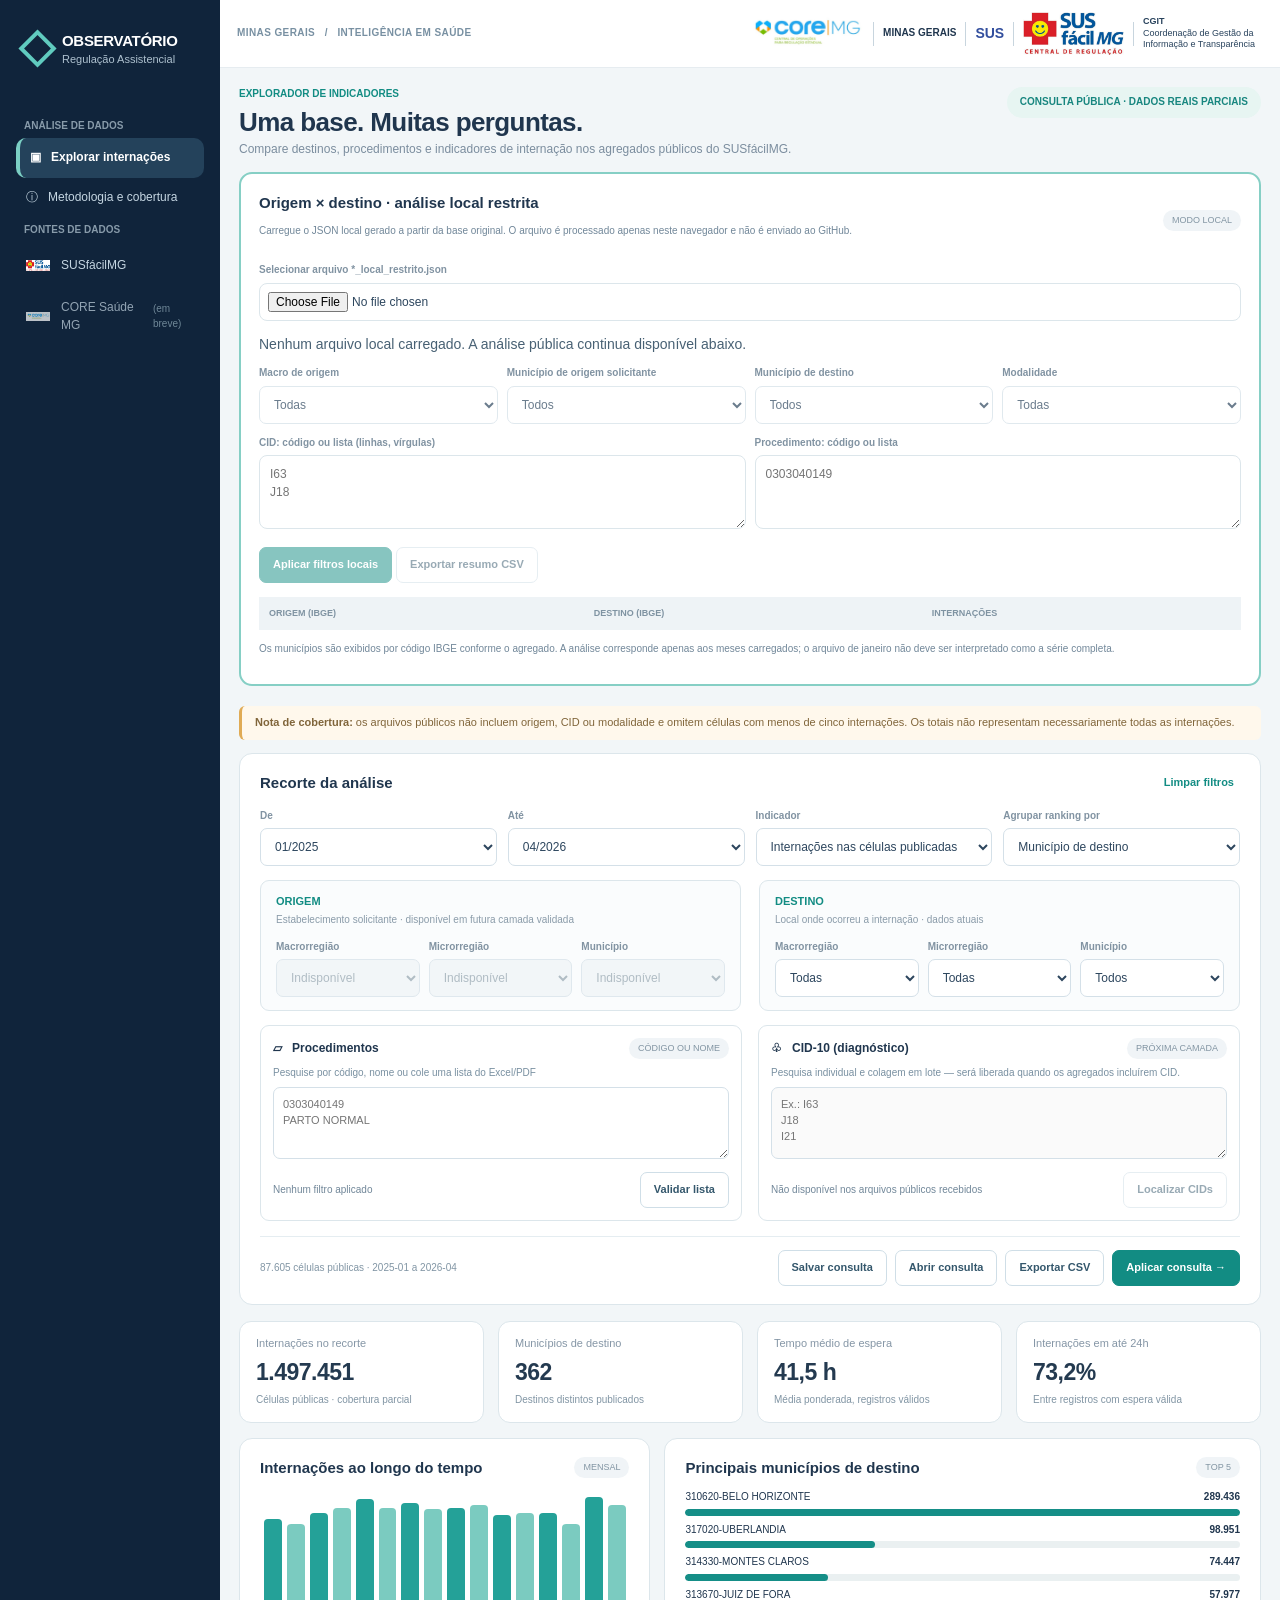
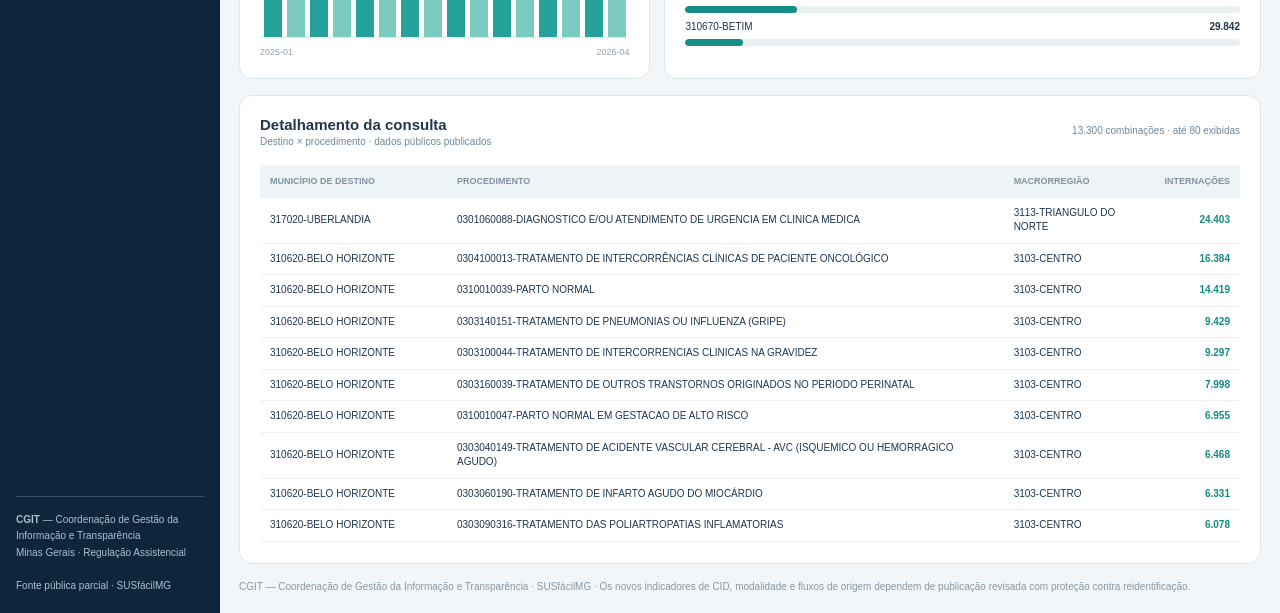
==== commit 3231636a: "Add files via upload" ====
--- a/index.html
+++ b/index.html
@@ -8,6 +8,28 @@
 <div class="sidebar-bottom"><strong>CGIT</strong> — Coordenação de Gestão da Informação e Transparência<br>Minas Gerais · Regulação Assistencial<br><br>Fonte pública parcial · SUSfácilMG</div></aside>
 <div class="page"><header class="topbar"><span class="crumb">MINAS GERAIS &nbsp; / &nbsp; INTELIGÊNCIA EM SAÚDE</span><div class="partners"><span class="partner"><img src="assets/core.png" alt="CORE MG"></span><i class="partner-division"></i><span class="partner"><img class="gov" src="assets/brasao-mg.png" alt="Brasão de Minas Gerais" onerror="this.style.display='none';this.nextElementSibling.style.display='block'"><strong style="display:none;font-size:10px">MINAS GERAIS</strong></span><i class="partner-division"></i><span class="partner"><img class="sus" src="assets/sus.png" alt="SUS" onerror="this.style.display='none';this.nextElementSibling.style.display='block'"><strong style="display:none;color:#334f9e">SUS</strong></span><i class="partner-division"></i><span class="partner"><img src="assets/susfacil.jpeg" alt="SUSfácilMG"></span><i class="partner-division"></i><div class="owner-top">CGIT<br><span style="font-weight:500">Coordenação de Gestão da Informação e Transparência</span></div></div></header>
 <main class="content" id="explorar"><section id="mainView" class="nav-view current"><div class="intro"><div><div class="overline">EXPLORADOR DE INDICADORES</div><h1>Uma base. Muitas perguntas.</h1><p>Compare destinos, procedimentos e indicadores de internação nos agregados públicos do SUSfácilMG.</p></div><span class="pill">CONSULTA PÚBLICA · DADOS REAIS PARCIAIS</span></div>
+
+<section class="panel" id="analiseLocal" style="margin:14px 0 20px;border:2px solid #86cfc5;padding:18px">
+ <div class="panel-header"><div><h2>Origem × destino · análise local restrita</h2><p class="hint">Carregue o JSON local gerado a partir da base original. O arquivo é processado apenas neste navegador e não é enviado ao GitHub.</p></div><span class="tiny-tag">MODO LOCAL</span></div>
+ <div class="field" style="margin-bottom:13px"><label for="localFile">Selecionar arquivo *_local_restrito.json</label><input id="localFile" type="file" accept=".json,application/json" style="max-width:100%;padding:8px;border:1px solid #dce6eb;border-radius:8px" /></div>
+ <div id="localStatus" role="status" style="margin-bottom:12px;color:#486174">Nenhum arquivo local carregado. A análise pública continua disponível abaixo.</div>
+ <div class="territory-grid" style="grid-template-columns:repeat(auto-fit,minmax(160px,1fr));gap:9px;margin-bottom:12px">
+  <div class="field"><label for="localMacroO">Macro de origem</label><select id="localMacroO" disabled><option value="">Todas</option></select></div>
+  <div class="field"><label for="localOrigem">Município de origem solicitante</label><select id="localOrigem" disabled><option value="">Todos</option></select></div>
+  <div class="field"><label for="localDestino">Município de destino</label><select id="localDestino" disabled><option value="">Todos</option></select></div>
+  <div class="field"><label for="localModalidade">Modalidade</label><select id="localModalidade" disabled><option value="">Todas</option></select></div>
+ </div>
+ <div class="territory-grid" style="grid-template-columns:repeat(auto-fit,minmax(220px,1fr));gap:9px;margin-bottom:12px">
+  <div class="field"><label for="localCid">CID: código ou lista (linhas, vírgulas)</label><textarea id="localCid" rows="3" placeholder="I63
+J18" disabled style="width:100%;border:1px solid #dce6eb;border-radius:8px;padding:10px"></textarea></div>
+  <div class="field"><label for="localProc">Procedimento: código ou lista</label><textarea id="localProc" rows="3" placeholder="0303040149" disabled style="width:100%;border:1px solid #dce6eb;border-radius:8px;padding:10px"></textarea></div>
+ </div>
+ <button class="btn" id="localApply" disabled>Aplicar filtros locais</button>
+ <button class="btn secondary" id="localExport" disabled>Exportar resumo CSV</button>
+ <div id="localMetrics" style="margin:14px 0;font-weight:700"></div>
+ <div class="table-scroll"><table class="data-table"><thead><tr><th>Origem (IBGE)</th><th>Destino (IBGE)</th><th>Internações</th></tr></thead><tbody id="localRows"></tbody></table></div>
+ <p class="hint" style="margin-top:12px">Os municípios são exibidos por código IBGE conforme o agregado. A análise corresponde apenas aos meses carregados; o arquivo de janeiro não deve ser interpretado como a série completa.</p>
+</section>
 <div class="notice"><strong>Nota de cobertura:</strong> os arquivos públicos não incluem origem, CID ou modalidade e omitem células com menos de cinco internações. Os totais não representam necessariamente todas as internações.</div>
 <section class="panel"><div class="panel-header"><h2>Recorte da análise</h2><button type="button" class="linkbtn" id="clearTop">Limpar filtros</button></div>
 <div class="filter-top"><div class="field"><label for="from">De</label><select id="from"></select></div><div class="field"><label for="to">Até</label><select id="to"></select></div><div class="field"><label for="indicator">Indicador</label><select id="indicator"><option value="internacoes">Internações nas células publicadas</option><option value="espera">Tempo médio de espera (h)</option><option value="ate24">Internações em até 24h (%)</option><option value="permanencia">Permanência média (dias)</option></select></div><div class="field"><label for="group">Agrupar ranking por</label><select id="group"><option value="city">Município de destino</option><option value="proc">Procedimento</option><option value="macro">Macrorregião de destino</option></select></div></div>
@@ -43,4 +65,39 @@
 function switchView(view){$('mainView').classList.toggle('current',view==='main');$('methodView').classList.toggle('current',view==='method');$('navExplore').classList.toggle('active',view==='main');$('navMethod').classList.toggle('active',view==='method')}
 $('navExplore').addEventListener('click',()=>switchView('main'));$('navMethod').addEventListener('click',()=>switchView('method'));$('backExplore').addEventListener('click',()=>{switchView('main');location.hash='explorar'});
 load();
-</script></body></html>
+</script>
+<script>
+(()=>{
+ const el=id=>document.getElementById(id), ids=['localMacroO','localOrigem','localDestino','localModalidade','localCid','localProc','localApply'];
+ let rows=[], fields=[], summary=[];
+ const norm=s=>String(s??'').normalize('NFD').replace(/[\u0300-\u036f]/g,'').toUpperCase().trim();
+ const setOptions=(id,values)=>{let s=el(id); s.replaceChildren(new Option(id==='localModalidade'?'Todas':'Todos',''));for(let v of [...new Set(values)].sort())s.add(new Option(v,v));};
+ const terms=id=>el(id).value.split(/[\n,;\t]+/).map(norm).filter(Boolean);
+ function filter(){
+  let idx=Object.fromEntries(fields.map((f,i)=>[f,i]));let tCID=terms('localCid'),tProc=terms('localProc');
+  const filtered=rows.filter(r=> (!el('localMacroO').value||r[idx.macro_origem]===el('localMacroO').value)&&(!el('localOrigem').value||r[idx.municipio_origem_solicitante]===el('localOrigem').value)&&(!el('localDestino').value||r[idx.municipio_destino]===el('localDestino').value)&&(!el('localModalidade').value||r[idx.modalidade]===el('localModalidade').value)&&(!tCID.length||tCID.some(t=>norm(r[idx.cid]).startsWith(t)))&&(!tProc.length||tProc.some(t=>norm(r[idx.procedimento]).startsWith(t))));
+  let count=0,map=new Map();for(let r of filtered){let n=Number(r[idx.internacoes])||0;count+=n;let key=JSON.stringify([r[idx.municipio_origem_solicitante],r[idx.municipio_destino]]);map.set(key,(map.get(key)||0)+n)}
+  summary=[...map].map(([k,n])=>[...JSON.parse(k),n]).sort((a,b)=>b[2]-a[2]);
+  el('localMetrics').textContent=`${count.toLocaleString('pt-BR')} internações no recorte · ${summary.length.toLocaleString('pt-BR')} fluxos origem/destino`;
+  let tb=el('localRows');tb.replaceChildren();for(let r of summary.slice(0,100)){let tr=document.createElement('tr');for(let value of [r[0],r[1],r[2].toLocaleString('pt-BR')]){let td=document.createElement('td');td.textContent=value;tr.append(td)}tb.append(tr)};
+  el('localExport').disabled=summary.length===0;
+ }
+ el('localFile').addEventListener('change',async e=>{try{
+  const file=e.target.files?.[0];if(!file)return;
+  if(file.size>100*1024*1024)throw Error('Arquivo maior que 100 MB; processe em lotes menores.');
+  let data=JSON.parse(await file.text());
+  if(data.schema!==2||data.modo!=='local_restrito'||!Array.isArray(data.campos)||!Array.isArray(data.registros))throw Error('Formato incompatível: selecione um agregado local restrito v2.');
+  const required=['modalidade','cid','procedimento','municipio_origem_solicitante','municipio_destino','macro_origem','internacoes'];
+  if(required.some(x=>!data.campos.includes(x)))throw Error('Campos de origem/destino ausentes.');
+  fields=data.campos;rows=data.registros;let ix=Object.fromEntries(fields.map((f,i)=>[f,i]));
+  setOptions('localMacroO',rows.map(r=>r[ix.macro_origem]));setOptions('localOrigem',rows.map(r=>r[ix.municipio_origem_solicitante]));setOptions('localDestino',rows.map(r=>r[ix.municipio_destino]));setOptions('localModalidade',rows.map(r=>r[ix.modalidade]));
+  for(let id of ids)el(id).disabled=false;
+  el('localStatus').textContent=`Arquivo local carregado: ${file.name} · ${rows.length.toLocaleString('pt-BR')} células · dados mantidos neste navegador.`;
+  filter();
+ }catch(err){rows=[];for(let id of ids)el(id).disabled=true;el('localStatus').textContent='Erro: '+err.message;}});
+ el('localApply').addEventListener('click',filter);
+ el('localMacroO').addEventListener('change',()=>{const i=fields.indexOf('macro_origem'),j=fields.indexOf('municipio_origem_solicitante');let match=rows.filter(r=>!el('localMacroO').value||r[i]===el('localMacroO').value);setOptions('localOrigem',match.map(r=>r[j]));});
+ el('localExport').addEventListener('click',()=>{const csv='\ufeffOrigem IBGE;Destino IBGE;Internações\r\n'+summary.map(r=>r.join(';')).join('\r\n');const blob=new Blob([csv],{type:'text/csv;charset=utf-8'});const a=document.createElement('a');a.href=URL.createObjectURL(blob);a.download='fluxos_origem_destino_local.csv';a.click();setTimeout(()=>URL.revokeObjectURL(a.href),1000)});
+})();
+</script>
+</body></html>
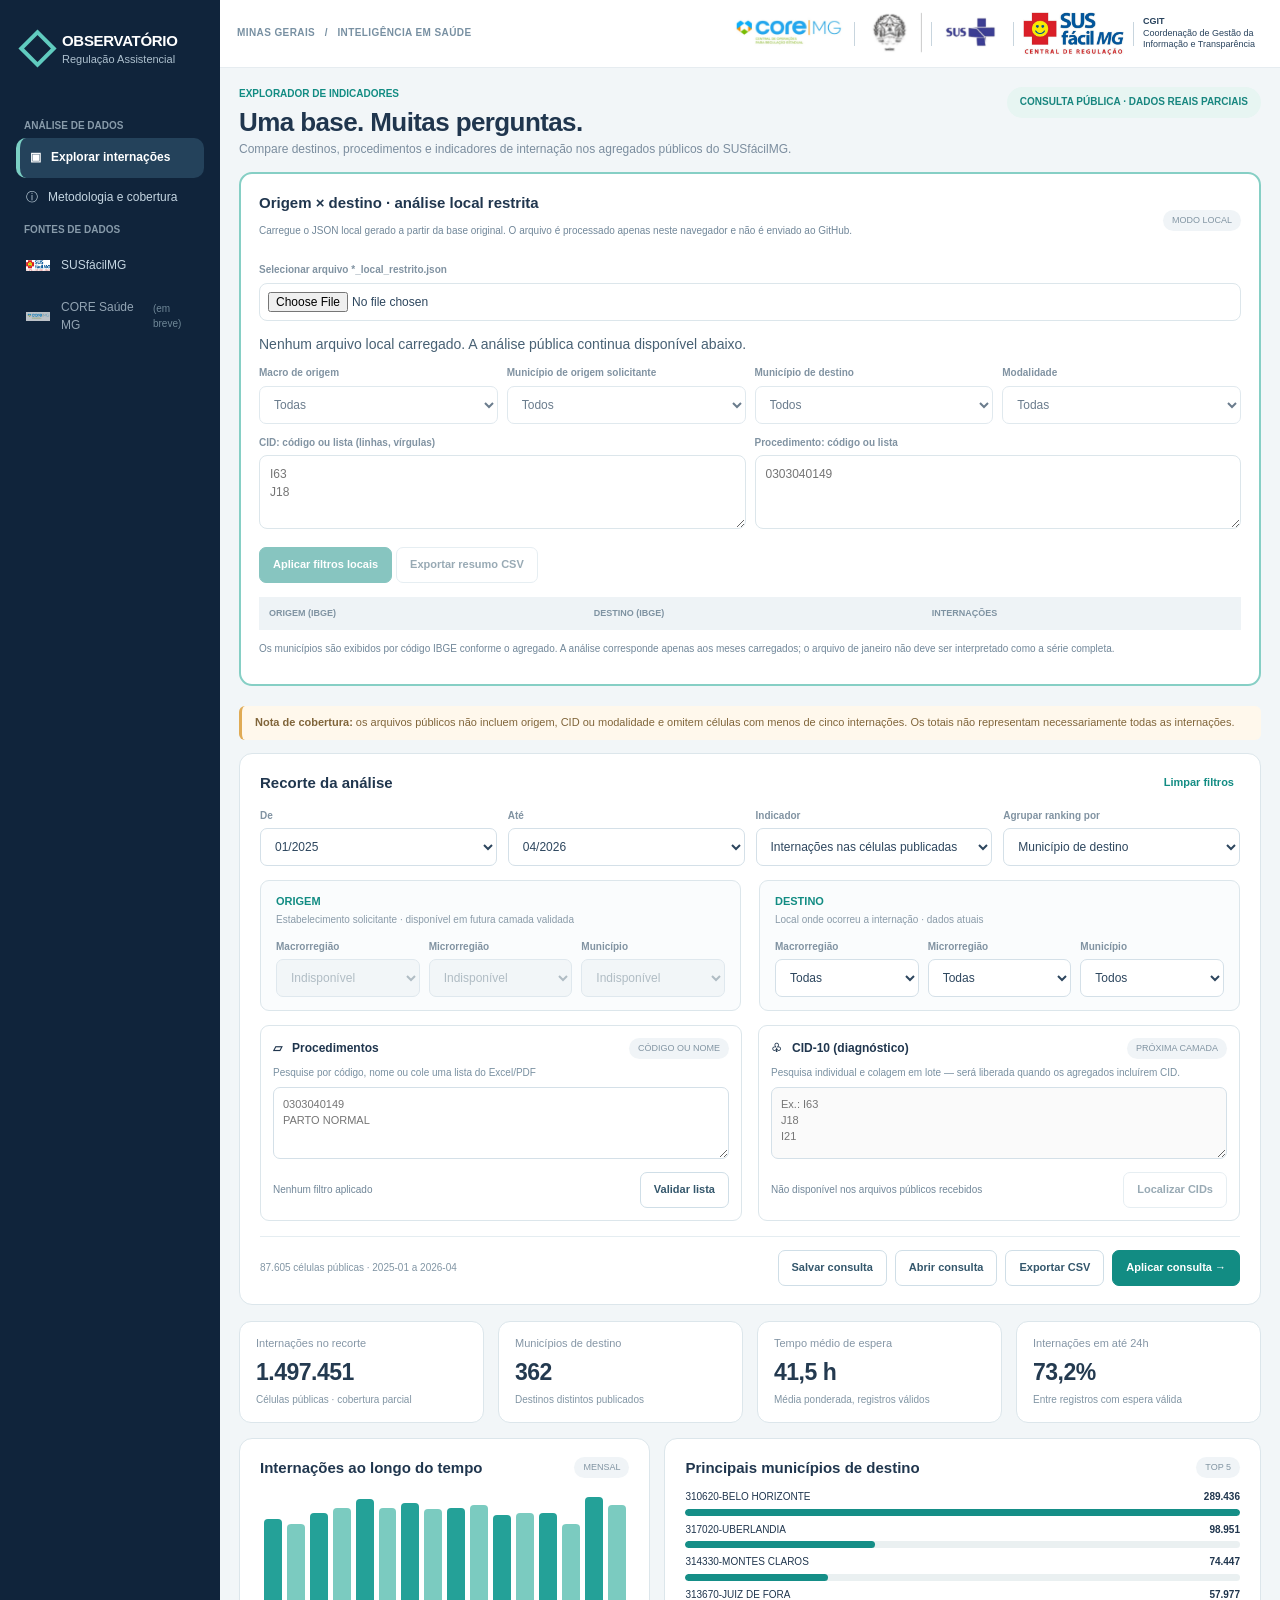
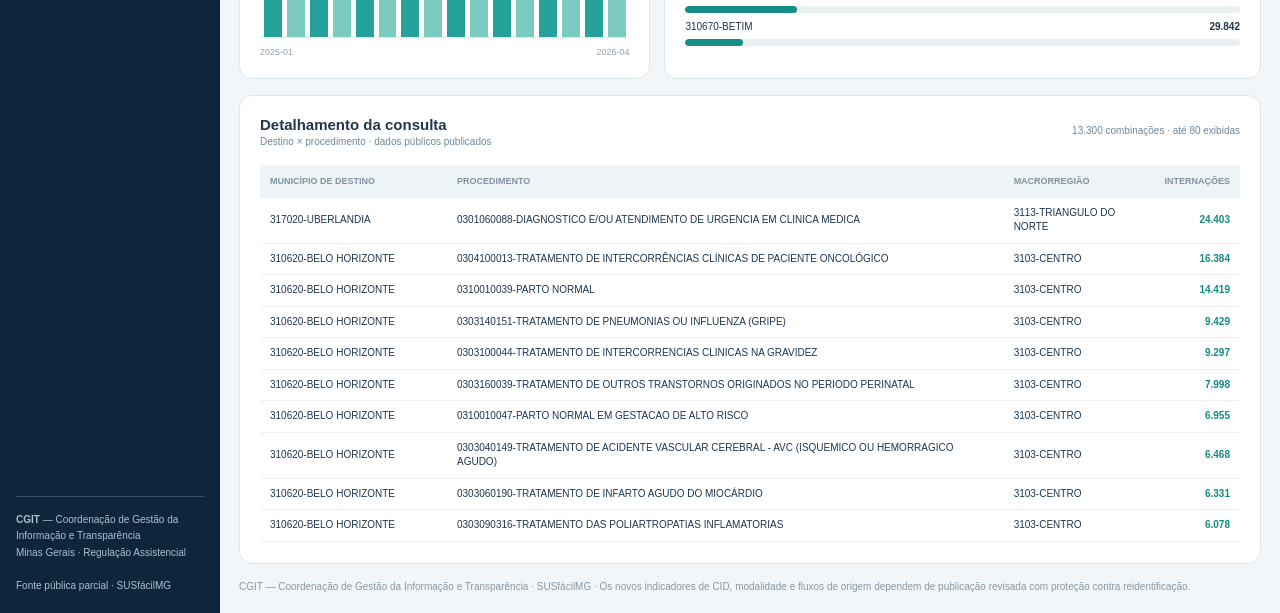
==== commit f0867491: "Add files via upload" ====
--- a/index.html
+++ b/index.html
@@ -6,7 +6,7 @@
 <body><div class="layout"><aside class="sidebar"><div class="identity"><span class="diamond" aria-hidden="true"></span><div><b>OBSERVATÓRIO</b><small>Regulação Assistencial</small></div></div>
 <div class="side-menu"><div class="menu-label">ANÁLISE DE DADOS</div><a class="side-link active" href="#explorar" id="navExplore">▣ &nbsp; Explorar internações</a><a class="side-link" href="#metodologia" id="navMethod">ⓘ &nbsp; Metodologia e cobertura</a><div class="menu-label">FONTES DE DADOS</div><a class="side-link" href="#explorar"><img class="logomark" src="assets/susfacil.jpeg" alt="Símbolo SUSfácilMG"> SUSfácilMG</a><div class="side-link subtle" title="Integração futura"><img class="logomark" src="assets/core.png" alt="Símbolo CORE Saúde MG"> CORE Saúde MG <span class="note">(em breve)</span></div></div>
 <div class="sidebar-bottom"><strong>CGIT</strong> — Coordenação de Gestão da Informação e Transparência<br>Minas Gerais · Regulação Assistencial<br><br>Fonte pública parcial · SUSfácilMG</div></aside>
-<div class="page"><header class="topbar"><span class="crumb">MINAS GERAIS &nbsp; / &nbsp; INTELIGÊNCIA EM SAÚDE</span><div class="partners"><span class="partner"><img src="assets/core.png" alt="CORE MG"></span><i class="partner-division"></i><span class="partner"><img class="gov" src="assets/brasao-mg.png" alt="Brasão de Minas Gerais" onerror="this.style.display='none';this.nextElementSibling.style.display='block'"><strong style="display:none;font-size:10px">MINAS GERAIS</strong></span><i class="partner-division"></i><span class="partner"><img class="sus" src="assets/sus.png" alt="SUS" onerror="this.style.display='none';this.nextElementSibling.style.display='block'"><strong style="display:none;color:#334f9e">SUS</strong></span><i class="partner-division"></i><span class="partner"><img src="assets/susfacil.jpeg" alt="SUSfácilMG"></span><i class="partner-division"></i><div class="owner-top">CGIT<br><span style="font-weight:500">Coordenação de Gestão da Informação e Transparência</span></div></div></header>
+<div class="page"><header class="topbar"><span class="crumb">MINAS GERAIS &nbsp; / &nbsp; INTELIGÊNCIA EM SAÚDE</span><div class="partners"><span class="partner"><img src="assets/core.png" alt="CORE MG"></span><i class="partner-division"></i><span class="partner"><img class="gov" src="[data-uri]" alt="Brasão de Minas Gerais" onerror="this.style.display='none';this.nextElementSibling.style.display='block'"><strong style="display:none;font-size:10px">MINAS GERAIS</strong></span><i class="partner-division"></i><span class="partner"><img class="sus" src="[data-uri]" alt="SUS" onerror="this.style.display='none';this.nextElementSibling.style.display='block'"><strong style="display:none;color:#334f9e">SUS</strong></span><i class="partner-division"></i><span class="partner"><img src="assets/susfacil.jpeg" alt="SUSfácilMG"></span><i class="partner-division"></i><div class="owner-top">CGIT<br><span style="font-weight:500">Coordenação de Gestão da Informação e Transparência</span></div></div></header>
 <main class="content" id="explorar"><section id="mainView" class="nav-view current"><div class="intro"><div><div class="overline">EXPLORADOR DE INDICADORES</div><h1>Uma base. Muitas perguntas.</h1><p>Compare destinos, procedimentos e indicadores de internação nos agregados públicos do SUSfácilMG.</p></div><span class="pill">CONSULTA PÚBLICA · DADOS REAIS PARCIAIS</span></div>
 
 <section class="panel" id="analiseLocal" style="margin:14px 0 20px;border:2px solid #86cfc5;padding:18px">
@@ -60,7 +60,7 @@
 function openSaved(){try{const v=JSON.parse(localStorage.getItem('observatorio_consulta_v3')||'null');if(!v){showMessage('Nenhuma consulta salva neste navegador.');return}for(const id of ['from','to','macro','procs','group','indicator'])if(v[id]!=null)$(id).value=v[id];updateCities();if(v.micro) $('micro').value=v.micro;updateCityOnly();if(v.city)$('city').value=v.city;apply();showMessage('Consulta recuperada.')}catch(e){showMessage('Não foi possível recuperar a consulta: '+e.message)}}
 function download(blob,name){const url=URL.createObjectURL(blob),a=document.createElement('a');a.href=url;a.download=name;a.click();setTimeout(()=>URL.revokeObjectURL(url),2000)}
 function exportCsv(){const rows=[['Município de destino','Procedimento','Macrorregião de destino','Internações publicadas'],...currentDetail];const csv='\ufeff'+rows.map(row=>row.map(v=>'"'+String(v).replace(/"/g,'""')+'"').join(';')).join('\r\n');download(new Blob([csv],{type:'text/csv;charset=utf-8'}),'observatorio_consulta_publica.csv')}
-async function load(){try{const result=await fetch('dados/manifest.json');if(!result.ok)throw Error('manifest.json não encontrado');manifest=await result.json();months.push(...manifest.particoes.map(p=>p.mes).sort());for(const id of ['from','to'])for(const m of months){const o=document.createElement('option');o.value=m;o.textContent=m.slice(5)+'/'+m.slice(0,4);$(id).append(o)}$('from').value=months[0];$('to').value=months[months.length-1];const collections=await Promise.all(manifest.particoes.map(async p=>{const r=await fetch('dados/'+p.arquivo);if(!r.ok)throw Error('Arquivo ausente: '+p.arquivo);return r.json()}));all=collections.flat();addOptions('macro',[...new Set(all.map(r=>r[1]))],'Todas');updateCities();apply()}catch(e){$('status').textContent='Erro ao carregar: '+e.message+'. Acesse pelo GitHub Pages ou por um servidor HTTP local.';$('ranking').textContent='Dados indisponíveis.'}}
+async function load(){try{const result=await fetch('dados/manifest.json');if(!result.ok)throw Error('dados/manifest.json: HTTP '+result.status+' (confira a pasta dados no GitHub Pages)');manifest=await result.json();months.push(...manifest.particoes.map(p=>p.mes).sort());for(const id of ['from','to'])for(const m of months){const o=document.createElement('option');o.value=m;o.textContent=m.slice(5)+'/'+m.slice(0,4);$(id).append(o)}$('from').value=months[0];$('to').value=months[months.length-1];const collections=await Promise.all(manifest.particoes.map(async p=>{const r=await fetch('dados/'+p.arquivo);if(!r.ok)throw Error('dados/'+p.arquivo+': HTTP '+r.status);return r.json()}));all=collections.flat();addOptions('macro',[...new Set(all.map(r=>r[1]))],'Todas');updateCities();apply()}catch(e){$('status').textContent='Erro ao carregar: '+e.message+'. Verifique a pasta dados da publicação e tente recarregar a página.';$('ranking').textContent='Dados indisponíveis.'}}
 $('macro').addEventListener('change',updateCities);$('micro').addEventListener('change',updateCityOnly);$('apply').addEventListener('click',apply);$('clearTop').addEventListener('click',reset);$('procCheck').addEventListener('click',checkProcedures);$('export').addEventListener('click',exportCsv);$('saveQuery').addEventListener('click',save);$('openQuery').addEventListener('click',openSaved);
 function switchView(view){$('mainView').classList.toggle('current',view==='main');$('methodView').classList.toggle('current',view==='method');$('navExplore').classList.toggle('active',view==='main');$('navMethod').classList.toggle('active',view==='method')}
 $('navExplore').addEventListener('click',()=>switchView('main'));$('navMethod').addEventListener('click',()=>switchView('method'));$('backExplore').addEventListener('click',()=>{switchView('main');location.hash='explorar'});
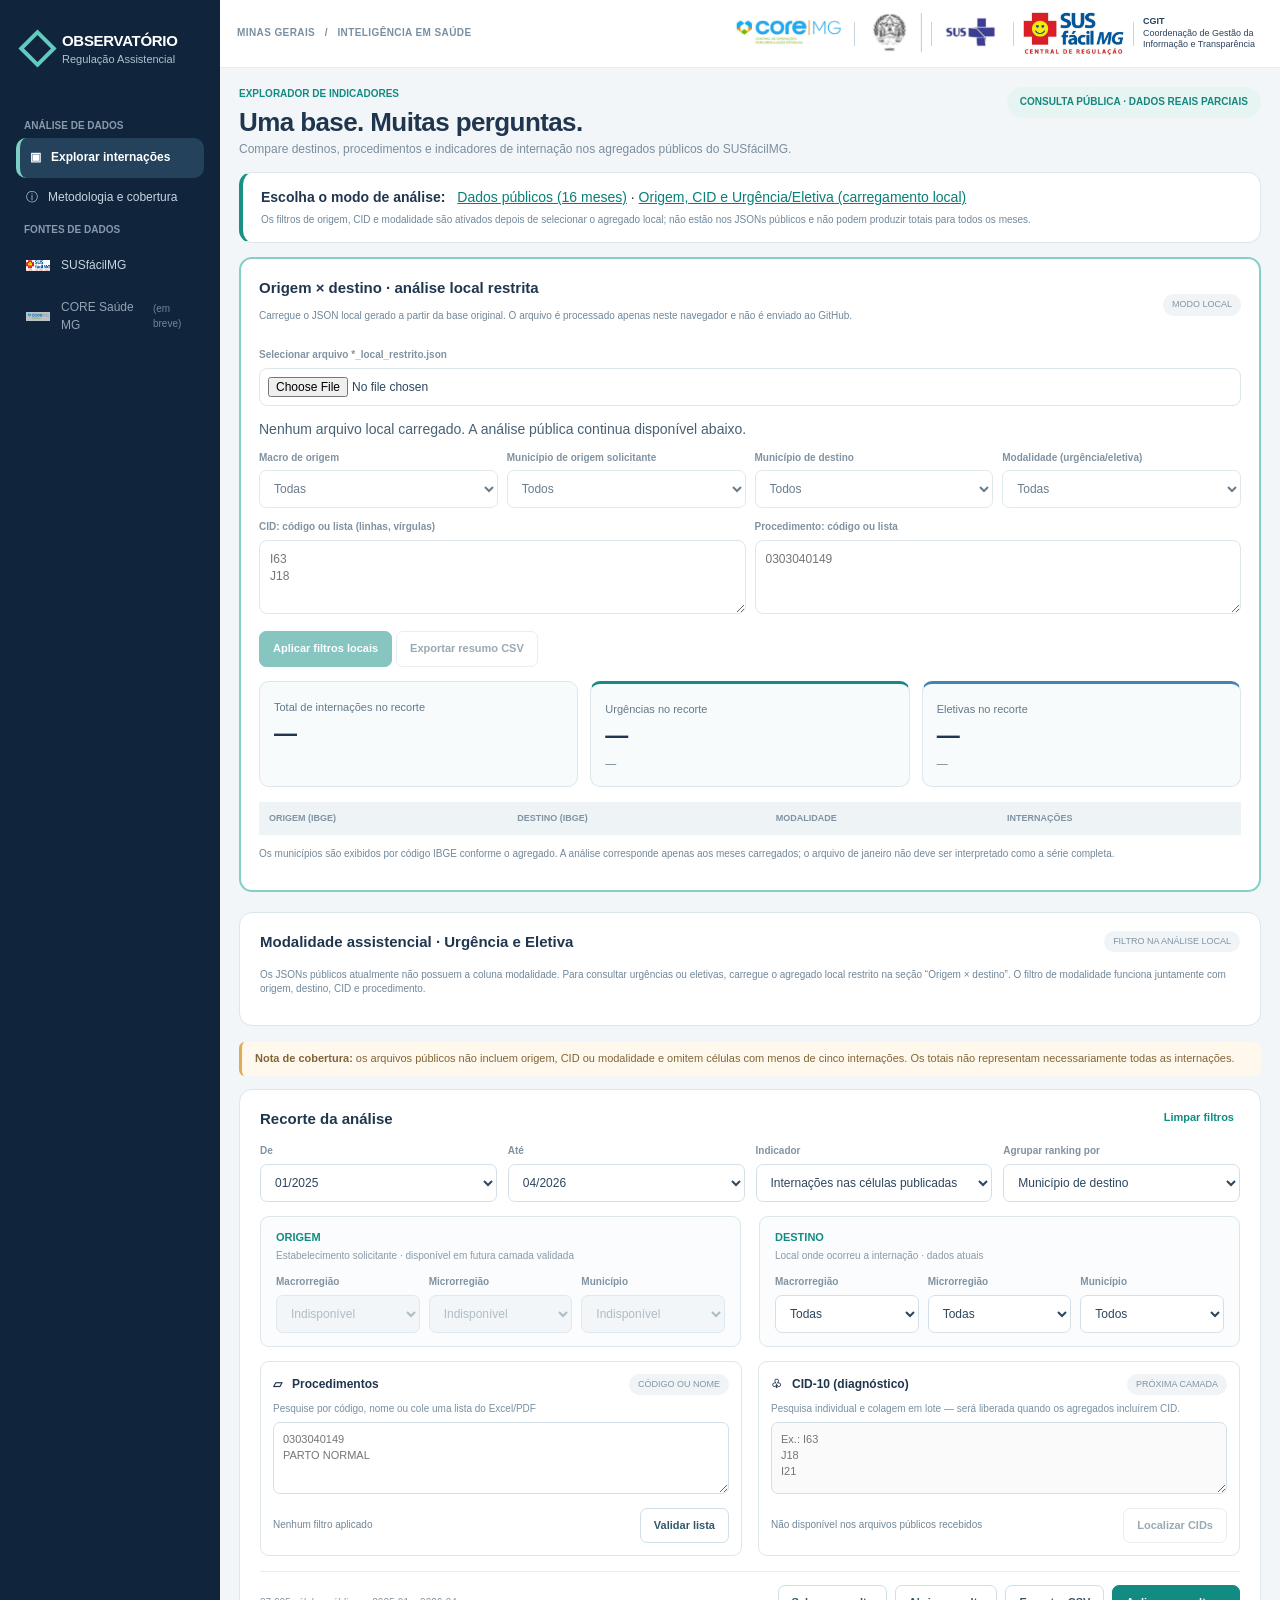
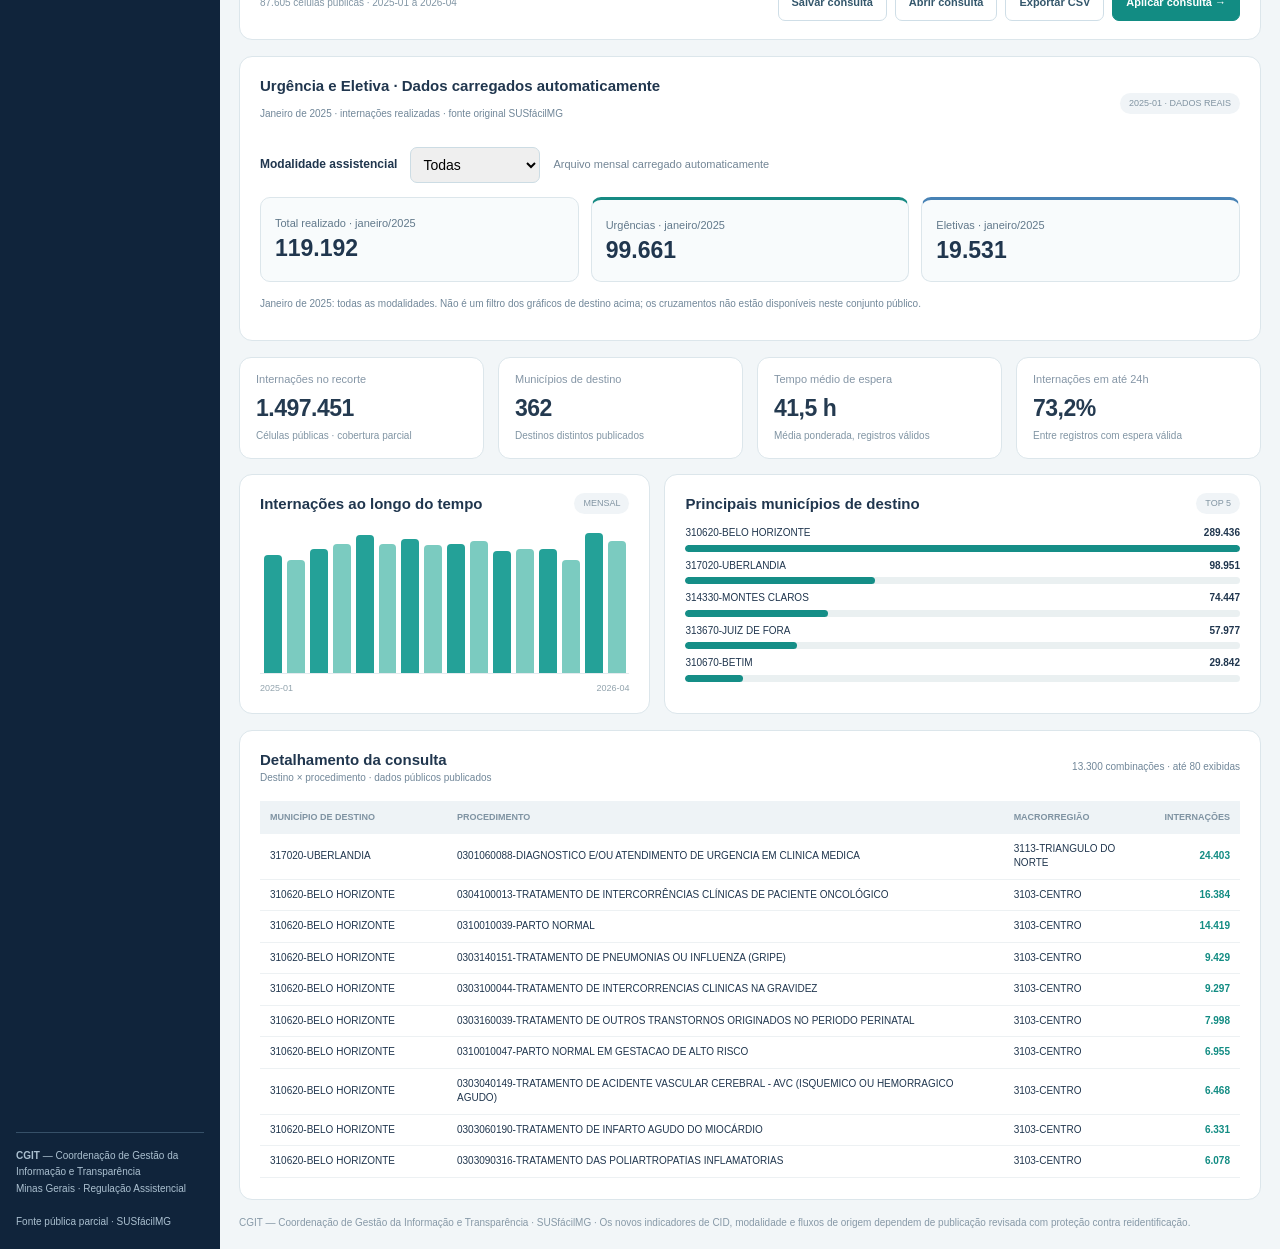
==== commit 2d53f36c: "Add files via upload" ====
--- a/index.html
+++ b/index.html
@@ -2,6 +2,15 @@
 <html lang="pt-BR"><head><meta charset="utf-8"><meta name="viewport" content="width=device-width, initial-scale=1"><title>Observatório | Regulação Assistencial</title>
 <style>
 :root{--navy:#10243b;--navy2:#193450;--ink:#20364e;--muted:#7b8d9e;--line:#dce6eb;--bg:#f2f6f8;--teal:#128c83;--mint:#7bcfc4;--white:#fff;--warm:#fff8ec}*{box-sizing:border-box}html{scroll-behavior:smooth}body{margin:0;color:var(--ink);background:var(--bg);font:14px/1.45 Inter,Arial,Helvetica,sans-serif}button,input,select,textarea{font:inherit}button{cursor:pointer}button:disabled{cursor:not-allowed;opacity:.5}button:focus-visible,select:focus-visible,textarea:focus-visible,input:focus-visible,a:focus-visible{outline:3px solid #6bd6c7;outline-offset:2px}a{color:inherit}.layout{display:grid;grid-template-columns:220px minmax(0,1fr);min-height:100vh}.sidebar{background:var(--navy);color:#dce8ee;display:flex;flex-direction:column;padding:30px 16px 19px;gap:22px;min-height:100vh}.identity{display:flex;align-items:center;gap:11px;padding:0 8px 23px}.diamond{width:27px;height:27px;border:4px solid #60cbbf;transform:rotate(45deg);flex:0 0 auto}.identity b{font-size:15px;color:white;letter-spacing:-.3px}.identity small{display:block;color:#aec1cf;font-size:11px}.menu-label{font-size:10px;color:#889baa;font-weight:700;margin:6px 8px 5px;text-transform:uppercase}.side-link{border:0;background:none;color:#c5d6e2;width:100%;text-align:left;display:flex;align-items:center;gap:11px;padding:11px 10px;border-radius:10px;font-size:12px;text-decoration:none;min-height:39px}.side-link:hover{background:#1a3853}.side-link.active{background:#24425b;border-left:4px solid var(--mint);color:#fff;font-weight:700}.side-link svg{width:17px;height:17px;flex:0 0 auto}.side-link .logomark{width:24px;height:24px;object-fit:contain;border-radius:4px}.side-link.subtle{opacity:.72}.side-link .note{color:#94aebb;font-size:10px}.side-sources{margin-top:11px;border-top:1px solid #345067;padding-top:14px}.sidebar-bottom{margin-top:auto;border-top:1px solid #365068;padding-top:15px;font-size:10px;color:#abc0d0;line-height:1.65}.page{min-width:0}.topbar{min-height:68px;padding:10px 26px;background:#fff;border-bottom:1px solid #e6ecf0;display:flex;align-items:center;justify-content:space-between;gap:20px}.crumb{color:#7890a2;text-transform:uppercase;font-size:10px;letter-spacing:.4px;font-weight:800;white-space:nowrap}.partners{display:flex;align-items:center;gap:16px;min-width:0}.partners .partner{display:flex;align-items:center;justify-content:center;max-width:170px;height:46px}.partners img{max-width:100%;max-height:44px;object-fit:contain}.partners .sus{width:63px}.partners .gov{width:58px;max-height:46px}.partner-division{height:28px;width:1px;background:#c8d5de}.owner-top{font-size:10px;line-height:1.3;font-weight:800;color:#29435d;max-width:178px}.content{padding:24px;max-width:1600px;margin:0 auto}.overline{color:var(--teal);font-weight:800;font-size:10px;text-transform:uppercase}.intro{display:flex;justify-content:space-between;align-items:flex-start;gap:14px;margin-bottom:14px}.intro h1{font-size:26px;letter-spacing:-.6px;line-height:1.2;margin:5px 0 3px}.intro p{margin:0;color:var(--muted);font-size:12px}.pill{background:#e7f5f2;color:#18867f;padding:8px 13px;border-radius:999px;white-space:nowrap;font-weight:700;font-size:10px}.panel{background:#fff;border:1px solid var(--line);border-radius:13px;padding:18px 20px;margin-bottom:16px}.panel h2{font-size:15px;margin:0;color:var(--ink)}.panel-header{display:flex;align-items:center;justify-content:space-between;gap:10px;margin-bottom:15px}.linkbtn{border:0;background:none;color:var(--teal);font-weight:700;font-size:11px}.filter-top{display:grid;grid-template-columns:repeat(4,minmax(0,1fr));gap:11px;margin-bottom:14px}.field label{display:block;font-size:10px;color:#8193a2;font-weight:800;margin-bottom:5px}.field select,.field textarea,.field input{width:100%;background:#fff;color:#2d465e;border:1px solid #d4e0e8;border-radius:7px;padding:10px;font-size:12px;min-height:37px}.field textarea{resize:vertical;min-height:74px}.territory-row{display:grid;grid-template-columns:1fr 1fr;gap:18px}.territory{border:1px solid var(--line);background:#fafcfd;border-radius:9px;padding:13px 15px;min-height:110px}.territory h3{font-size:11px;color:var(--teal);margin:0 0 3px}.territory p{font-size:10px;color:#8a9ba9;margin:0 0 12px}.territory-grid{display:grid;grid-template-columns:repeat(3,minmax(0,1fr));gap:9px}.territory-grid.four{grid-template-columns:repeat(4,minmax(0,1fr))}.hint{font-size:10px;color:#718799}.disabled-field select{background:#f0f4f6;color:#91a2ad}.catalogs{display:grid;grid-template-columns:1fr 1fr;gap:16px;margin-top:14px}.catalog{border:1px solid var(--line);border-radius:9px;padding:12px;background:#fff}.catalog-head{display:flex;justify-content:space-between;align-items:center;gap:7px;margin-bottom:7px}.catalog-head h3{font-size:12px;margin:0}.catalog .caption{font-size:10px;color:#7990a1;margin:4px 0 6px}.catalog textarea{width:100%;min-height:72px;border-radius:7px;border:1px solid #d4e0e8;padding:9px;font-size:11px;resize:vertical}.catalog .mini-actions{display:flex;justify-content:space-between;gap:8px;margin-top:8px;align-items:center}.small{font-size:11px}.btn{background:var(--teal);color:#fff;border:1px solid var(--teal);padding:9px 13px;border-radius:7px;font-weight:700;font-size:11px}.btn.secondary{background:#fff;color:#34576c;border-color:#cfdee7}.btn:focus-visible{outline:3px solid #65d2c8}.btnrow{display:flex;gap:8px;align-items:center;justify-content:flex-end;flex-wrap:wrap}.actions{border-top:1px solid #e5edf1;padding-top:13px;margin-top:15px;display:flex;gap:10px;justify-content:space-between;align-items:center;flex-wrap:wrap}.actions .left{font-size:10px;color:#8296a5}.notice{border-left:3px solid #e0ab55;background:var(--warm);padding:9px 13px;border-radius:6px;color:#80653a;font-size:11px;margin-bottom:13px}.metric-grid{display:grid;grid-template-columns:repeat(4,minmax(0,1fr));gap:14px}.metric{background:#fff;border:1px solid var(--line);border-radius:12px;padding:14px 16px;min-height:96px}.metric .label{font-size:11px;color:#8596a6}.metric .value{font-size:23px;font-weight:800;color:#243a50;letter-spacing:-.5px;margin:4px 0}.metric .foot{font-size:10px;color:#8195a4}.viz-grid{display:grid;grid-template-columns:1fr 1.45fr;gap:14px;margin-top:15px}.viz{min-height:235px}.viz-header{display:flex;justify-content:space-between;align-items:center;margin-bottom:12px}.tiny-tag{font-size:9px;border-radius:20px;background:#f0f4f7;color:#8194a2;padding:4px 9px}.barset{display:flex;align-items:flex-end;gap:5px;height:148px;border-bottom:1px solid #e3eaee;padding:7px 4px 0}.vertical{flex:1;border-radius:4px 4px 0 0;background:#24a198;min-width:3px;position:relative}.vertical:nth-child(even){background:#7bcbc0}.vertical:hover:after{content:attr(data-label);position:absolute;bottom:100%;left:50%;transform:translateX(-50%);background:#233a50;color:white;font-size:10px;padding:3px 5px;border-radius:4px;white-space:nowrap}.chart-axis{display:flex;justify-content:space-between;color:#93a4ae;font-size:9px;margin-top:8px}.rank{display:grid;gap:7px}.rank-item .names{display:flex;justify-content:space-between;gap:8px;font-size:10px}.rank-item .names b{font-weight:800}.track{background:#eaf0f1;height:7px;border-radius:10px;overflow:hidden;margin-top:4px}.track span{display:block;background:#158e87;height:100%;border-radius:10px}.data-table{width:100%;border-collapse:collapse;font-size:10px}.data-table th{background:#eef3f6;color:#7f93a2;text-transform:uppercase;font-size:9px;text-align:left;padding:10px}.data-table td{padding:8px 10px;border-bottom:1px solid #edf1f3}.data-table td:last-child{text-align:right;font-weight:700;color:var(--teal)}.table-scroll{overflow-x:auto;max-height:380px;overflow-y:auto}.footnote{font-size:10px;color:#8799a7;margin:9px 0 0}.hidden{display:none!important}.loading{color:#748899;font-size:12px}.warning{color:#86673c}.nav-view{display:none}.nav-view.current{display:block}.saved{background:#f2f7f8;padding:10px;border-radius:8px;margin-top:7px;font-size:11px;color:#466377}.logo-strip-mobile{display:none}@media(max-width:1370px){.partners{gap:9px}.partner-division{height:24px}.partners .partner{max-width:120px}.owner-top{max-width:120px;font-size:9px}.topbar{padding:10px 17px}.content{padding:19px}}@media(max-width:1080px){.layout{grid-template-columns:192px minmax(0,1fr)}.sidebar{padding:24px 10px}.territory-row,.catalogs,.viz-grid{grid-template-columns:1fr}.metric-grid{grid-template-columns:repeat(2,1fr)}.topbar .crumb{display:none}.partners{justify-content:space-between;width:100%}}@media(max-width:650px){.layout{display:block}.sidebar{min-height:auto;padding:15px}.identity{padding:0}.side-menu{display:flex;flex-wrap:wrap;gap:3px}.side-link{width:auto;padding:9px;font-size:11px}.side-sources,.sidebar-bottom,.menu-label{display:none}.topbar{padding:8px 12px;overflow:auto}.partners{gap:8px}.partners .partner{min-width:55px}.partners .owner-top{display:none}.content{padding:13px}.intro h1{font-size:23px}.intro{flex-wrap:wrap}.filter-top{grid-template-columns:1fr 1fr}.territory-grid,.territory-grid.four{grid-template-columns:1fr 1fr}.metric-grid{grid-template-columns:1fr 1fr;gap:7px}.metric .value{font-size:19px}.panel{padding:13px}.actions{justify-content:flex-start}.btnrow{justify-content:flex-start}}
+
+.modality-kpis{display:grid;grid-template-columns:repeat(3,minmax(0,1fr));gap:12px;margin:12px 0 15px}
+.modality-kpi{border:1px solid #dce6eb;border-radius:10px;padding:14px;background:#f8fbfc}
+.modality-kpi strong{font-size:23px;display:block;color:#20364e}
+.modality-kpi span{font-size:11px;color:#62798b}
+.modality-kpi.urg{border-top:3px solid #168a83}.modality-kpi.ele{border-top:3px solid #4782b5}
+@media(max-width:720px){.modality-kpis{grid-template-columns:1fr}}
+
+.modality-public-controls{display:flex;align-items:center;gap:13px;flex-wrap:wrap;margin-bottom:14px}.modality-public-controls label{font-weight:700;font-size:12px}.modality-public-controls select{padding:8px;border:1px solid #ccdce4;border-radius:7px;min-width:130px}.modality-public-controls span{font-size:11px;color:#728595}.modality-public-controls select:focus-visible{outline:3px solid #6bd6c7}.modality-public-controls select:disabled{opacity:.55}
 </style></head>
 <body><div class="layout"><aside class="sidebar"><div class="identity"><span class="diamond" aria-hidden="true"></span><div><b>OBSERVATÓRIO</b><small>Regulação Assistencial</small></div></div>
 <div class="side-menu"><div class="menu-label">ANÁLISE DE DADOS</div><a class="side-link active" href="#explorar" id="navExplore">▣ &nbsp; Explorar internações</a><a class="side-link" href="#metodologia" id="navMethod">ⓘ &nbsp; Metodologia e cobertura</a><div class="menu-label">FONTES DE DADOS</div><a class="side-link" href="#explorar"><img class="logomark" src="assets/susfacil.jpeg" alt="Símbolo SUSfácilMG"> SUSfácilMG</a><div class="side-link subtle" title="Integração futura"><img class="logomark" src="assets/core.png" alt="Símbolo CORE Saúde MG"> CORE Saúde MG <span class="note">(em breve)</span></div></div>
@@ -9,6 +18,7 @@
 <div class="page"><header class="topbar"><span class="crumb">MINAS GERAIS &nbsp; / &nbsp; INTELIGÊNCIA EM SAÚDE</span><div class="partners"><span class="partner"><img src="assets/core.png" alt="CORE MG"></span><i class="partner-division"></i><span class="partner"><img class="gov" src="[data-uri]" alt="Brasão de Minas Gerais" onerror="this.style.display='none';this.nextElementSibling.style.display='block'"><strong style="display:none;font-size:10px">MINAS GERAIS</strong></span><i class="partner-division"></i><span class="partner"><img class="sus" src="[data-uri]" alt="SUS" onerror="this.style.display='none';this.nextElementSibling.style.display='block'"><strong style="display:none;color:#334f9e">SUS</strong></span><i class="partner-division"></i><span class="partner"><img src="assets/susfacil.jpeg" alt="SUSfácilMG"></span><i class="partner-division"></i><div class="owner-top">CGIT<br><span style="font-weight:500">Coordenação de Gestão da Informação e Transparência</span></div></div></header>
 <main class="content" id="explorar"><section id="mainView" class="nav-view current"><div class="intro"><div><div class="overline">EXPLORADOR DE INDICADORES</div><h1>Uma base. Muitas perguntas.</h1><p>Compare destinos, procedimentos e indicadores de internação nos agregados públicos do SUSfácilMG.</p></div><span class="pill">CONSULTA PÚBLICA · DADOS REAIS PARCIAIS</span></div>
 
+<div class="panel" style="margin:12px 0;padding:14px 18px;border-left:4px solid #198f86"><strong>Escolha o modo de análise:</strong> <a href="#recorte-publico" style="color:#087f79;text-decoration:underline;margin-left:8px">Dados públicos (16 meses)</a> · <a href="#analiseLocal" style="color:#087f79;text-decoration:underline">Origem, CID e Urgência/Eletiva (carregamento local)</a><p class="hint" style="margin:6px 0 0">Os filtros de origem, CID e modalidade são ativados depois de selecionar o agregado local; não estão nos JSONs públicos e não podem produzir totais para todos os meses.</p></div>
 <section class="panel" id="analiseLocal" style="margin:14px 0 20px;border:2px solid #86cfc5;padding:18px">
  <div class="panel-header"><div><h2>Origem × destino · análise local restrita</h2><p class="hint">Carregue o JSON local gerado a partir da base original. O arquivo é processado apenas neste navegador e não é enviado ao GitHub.</p></div><span class="tiny-tag">MODO LOCAL</span></div>
  <div class="field" style="margin-bottom:13px"><label for="localFile">Selecionar arquivo *_local_restrito.json</label><input id="localFile" type="file" accept=".json,application/json" style="max-width:100%;padding:8px;border:1px solid #dce6eb;border-radius:8px" /></div>
@@ -17,7 +27,7 @@
   <div class="field"><label for="localMacroO">Macro de origem</label><select id="localMacroO" disabled><option value="">Todas</option></select></div>
   <div class="field"><label for="localOrigem">Município de origem solicitante</label><select id="localOrigem" disabled><option value="">Todos</option></select></div>
   <div class="field"><label for="localDestino">Município de destino</label><select id="localDestino" disabled><option value="">Todos</option></select></div>
-  <div class="field"><label for="localModalidade">Modalidade</label><select id="localModalidade" disabled><option value="">Todas</option></select></div>
+  <div class="field"><label for="localModalidade">Modalidade (urgência/eletiva)</label><select id="localModalidade" disabled><option value="">Todas</option></select></div>
  </div>
  <div class="territory-grid" style="grid-template-columns:repeat(auto-fit,minmax(220px,1fr));gap:9px;margin-bottom:12px">
   <div class="field"><label for="localCid">CID: código ou lista (linhas, vírgulas)</label><textarea id="localCid" rows="3" placeholder="I63
@@ -26,18 +36,34 @@
  </div>
  <button class="btn" id="localApply" disabled>Aplicar filtros locais</button>
  <button class="btn secondary" id="localExport" disabled>Exportar resumo CSV</button>
- <div id="localMetrics" style="margin:14px 0;font-weight:700"></div>
- <div class="table-scroll"><table class="data-table"><thead><tr><th>Origem (IBGE)</th><th>Destino (IBGE)</th><th>Internações</th></tr></thead><tbody id="localRows"></tbody></table></div>
+ <div id="localMetrics" style="margin:14px 0;font-weight:700" role="status"></div>
+ <div class="modality-kpis" aria-label="Indicadores por modalidade">
+   <div class="modality-kpi"><span>Total de internações no recorte</span><strong id="localTotal">—</strong></div>
+   <div class="modality-kpi urg"><span>Urgências no recorte</span><strong id="localUrg">—</strong><span id="localUrgPct">—</span></div>
+   <div class="modality-kpi ele"><span>Eletivas no recorte</span><strong id="localEle">—</strong><span id="localElePct">—</span></div>
+ </div>
+ <div class="table-scroll"><table class="data-table"><thead><tr><th>Origem (IBGE)</th><th>Destino (IBGE)</th><th>Modalidade</th><th>Internações</th></tr></thead><tbody id="localRows"></tbody></table></div>
  <p class="hint" style="margin-top:12px">Os municípios são exibidos por código IBGE conforme o agregado. A análise corresponde apenas aos meses carregados; o arquivo de janeiro não deve ser interpretado como a série completa.</p>
 </section>
+<section class="panel" aria-label="Modalidade assistencial — cobertura"><div class="panel-header"><h2>Modalidade assistencial · Urgência e Eletiva</h2><span class="tiny-tag">FILTRO NA ANÁLISE LOCAL</span></div><p class="hint">Os JSONs públicos atualmente não possuem a coluna modalidade. Para consultar urgências ou eletivas, carregue o agregado local restrito na seção “Origem × destino”. O filtro de modalidade funciona juntamente com origem, destino, CID e procedimento.</p></section>
 <div class="notice"><strong>Nota de cobertura:</strong> os arquivos públicos não incluem origem, CID ou modalidade e omitem células com menos de cinco internações. Os totais não representam necessariamente todas as internações.</div>
-<section class="panel"><div class="panel-header"><h2>Recorte da análise</h2><button type="button" class="linkbtn" id="clearTop">Limpar filtros</button></div>
+<section class="panel" id="recorte-publico"><div class="panel-header"><h2>Recorte da análise</h2><button type="button" class="linkbtn" id="clearTop">Limpar filtros</button></div>
 <div class="filter-top"><div class="field"><label for="from">De</label><select id="from"></select></div><div class="field"><label for="to">Até</label><select id="to"></select></div><div class="field"><label for="indicator">Indicador</label><select id="indicator"><option value="internacoes">Internações nas células publicadas</option><option value="espera">Tempo médio de espera (h)</option><option value="ate24">Internações em até 24h (%)</option><option value="permanencia">Permanência média (dias)</option></select></div><div class="field"><label for="group">Agrupar ranking por</label><select id="group"><option value="city">Município de destino</option><option value="proc">Procedimento</option><option value="macro">Macrorregião de destino</option></select></div></div>
 <div class="territory-row"><section class="territory"><h3>ORIGEM</h3><p>Estabelecimento solicitante · disponível em futura camada validada</p><div class="territory-grid"><div class="field disabled-field"><label>Macrorregião</label><select disabled><option>Indisponível</option></select></div><div class="field disabled-field"><label>Microrregião</label><select disabled><option>Indisponível</option></select></div><div class="field disabled-field"><label>Município</label><select disabled><option>Indisponível</option></select></div></div></section>
 <section class="territory"><h3>DESTINO</h3><p>Local onde ocorreu a internação · dados atuais</p><div class="territory-grid"><div class="field"><label for="macro">Macrorregião</label><select id="macro"><option value="">Todas</option></select></div><div class="field"><label for="micro">Microrregião</label><select id="micro"><option value="">Todas</option></select></div><div class="field"><label for="city">Município</label><select id="city"><option value="">Todos</option></select></div></div></section></div>
 <div class="catalogs"><section class="catalog"><div class="catalog-head"><h3>▱ &nbsp; Procedimentos</h3><span class="tiny-tag">CÓDIGO OU NOME</span></div><div class="caption">Pesquise por código, nome ou cole uma lista do Excel/PDF</div><textarea id="procs" placeholder="0303040149&#10;PARTO NORMAL"></textarea><div class="mini-actions"><span class="hint" id="procinfo">Nenhum filtro aplicado</span><button class="btn secondary" type="button" id="procCheck">Validar lista</button></div></section>
 <section class="catalog"><div class="catalog-head"><h3>♧ &nbsp; CID-10 (diagnóstico)</h3><span class="tiny-tag">PRÓXIMA CAMADA</span></div><div class="caption">Pesquisa individual e colagem em lote — será liberada quando os agregados incluírem CID.</div><textarea disabled placeholder="Ex.: I63&#10;J18&#10;I21"></textarea><div class="mini-actions"><span class="hint">Não disponível nos arquivos públicos recebidos</span><button class="btn secondary" disabled>Localizar CIDs</button></div></section></div>
 <div class="actions"><div class="left" id="status" role="status">Carregando arquivos públicos…</div><div class="btnrow"><button class="btn secondary" id="saveQuery">Salvar consulta</button><button class="btn secondary" id="openQuery">Abrir consulta</button><button class="btn secondary" id="export">Exportar CSV</button><button class="btn" id="apply">Aplicar consulta →</button></div></div><div class="saved hidden" id="saveMessage"></div></section>
+<section class="panel" id="modalidadePublica" aria-label="Urgência e eletiva — janeiro de 2025">
+ <div class="panel-header"><div><h2>Urgência e Eletiva · Dados carregados automaticamente</h2><p class="hint">Janeiro de 2025 · internações realizadas · fonte original SUSfácilMG</p></div><span class="tiny-tag">2025-01 · DADOS REAIS</span></div>
+ <div class="modality-public-controls"><label for="modalPubSelect">Modalidade assistencial</label><select id="modalPubSelect"><option value="todas">Todas</option><option value="urgencia">Urgência</option><option value="eletiva">Eletiva</option></select><span id="modalPubStatus" role="status">Carregando dados de modalidade…</span></div>
+ <div class="modality-kpis" aria-live="polite">
+  <div class="modality-kpi"><span>Total realizado · janeiro/2025</span><strong id="modalPubTotal">—</strong></div>
+  <div class="modality-kpi urg"><span>Urgências · janeiro/2025</span><strong id="modalPubUrg">—</strong></div>
+  <div class="modality-kpi ele"><span>Eletivas · janeiro/2025</span><strong id="modalPubEle">—</strong></div>
+ </div>
+ <p class="hint" id="modalPubNota" style="margin-top:12px">Indicadores de modalidade são independentes dos filtros de território e procedimento acima. Ainda não há cruzamento validado entre essas dimensões na base pública.</p>
+</section>
 <div class="metric-grid"><div class="metric"><div class="label">Internações no recorte</div><div class="value" id="n">—</div><div class="foot">Células públicas · cobertura parcial</div></div><div class="metric"><div class="label">Municípios de destino</div><div class="value" id="ndest">—</div><div class="foot">Destinos distintos publicados</div></div><div class="metric"><div class="label">Tempo médio de espera</div><div class="value" id="wait">—</div><div class="foot">Média ponderada, registros válidos</div></div><div class="metric"><div class="label">Internações em até 24h</div><div class="value" id="quick">—</div><div class="foot">Entre registros com espera válida</div></div></div>
 <div class="viz-grid"><section class="panel viz"><div class="viz-header"><h2>Internações ao longo do tempo</h2><span class="tiny-tag">MENSAL</span></div><div id="timeline" class="barset" aria-label="Gráfico de internações mensais"></div><div id="axis" class="chart-axis"><span>—</span><span>—</span></div></section><section class="panel viz"><div class="viz-header"><h2 id="rankingTitle">Principais municípios de destino</h2><span class="tiny-tag">TOP 5</span></div><div id="ranking" class="rank"><span class="loading">Carregando ranking…</span></div></section></div>
 <section class="panel"><div class="panel-header"><div><h2>Detalhamento da consulta</h2><div class="hint">Destino × procedimento · dados públicos publicados</div></div><span id="rowsinfo" class="hint">—</span></div><div class="table-scroll"><table class="data-table"><thead><tr><th>Município de destino</th><th>Procedimento</th><th>Macrorregião</th><th>Internações</th></tr></thead><tbody id="tbody"></tbody></table></div></section><p class="footnote">CGIT — Coordenação de Gestão da Informação e Transparência · SUSfácilMG · Os novos indicadores de CID, modalidade e fluxos de origem dependem de publicação revisada com proteção contra reidentificação.</p></section>
@@ -65,6 +91,31 @@
 function switchView(view){$('mainView').classList.toggle('current',view==='main');$('methodView').classList.toggle('current',view==='method');$('navExplore').classList.toggle('active',view==='main');$('navMethod').classList.toggle('active',view==='method')}
 $('navExplore').addEventListener('click',()=>switchView('main'));$('navMethod').addEventListener('click',()=>switchView('method'));$('backExplore').addEventListener('click',()=>{switchView('main');location.hash='explorar'});
 load();
+
+// Camada pública de modalidade: é independente dos agregados de destino.
+(async function carregarModalidadePublica(){
+ const el=id=>document.getElementById(id), fmt=n=>Number(n).toLocaleString('pt-BR');
+ const status=el('modalPubStatus'), select=el('modalPubSelect');
+ if(!status||!select)return;
+ try{
+   const r=await fetch('dados/2025-01_modalidade.json',{cache:'no-cache'});
+   if(!r.ok)throw Error('HTTP '+r.status+' — dados/2025-01_modalidade.json');
+   const dados=await r.json();
+   if(dados.periodo!=='2025-01'||!Array.isArray(dados.registros))throw Error('formato ou período inválido');
+   const valores=Object.fromEntries(dados.registros.map(r=>[r[1],Number(r[2])]));
+   const urg=valores.urgencia||0, ele=valores.eletiva||0, outros=valores.nao_informada||0;
+   if(urg+ele+outros!==dados.total)throw Error('total não confere com as modalidades');
+   const atualizar=()=>{
+     const m=select.value;
+     el('modalPubTotal').textContent=fmt(m==='urgencia'?urg:m==='eletiva'?ele:dados.total);
+     el('modalPubUrg').textContent=(m==='todas'||m==='urgencia')?fmt(urg):'—';
+     el('modalPubEle').textContent=(m==='todas'||m==='eletiva')?fmt(ele):'—';
+     el('modalPubNota').textContent='Janeiro de 2025: '+(m==='todas'?'todas as modalidades':m==='urgencia'?'apenas urgências':'apenas eletivas')+'. Não é um filtro dos gráficos de destino acima; os cruzamentos não estão disponíveis neste conjunto público.';
+   };
+   select.addEventListener('change',atualizar);atualizar();
+   status.textContent='Arquivo mensal carregado automaticamente';
+ }catch(e){select.disabled=true;status.textContent='Falha ao carregar modalidade: '+e.message;}
+})();
 </script>
 <script>
 (()=>{
@@ -76,10 +127,34 @@
  function filter(){
   let idx=Object.fromEntries(fields.map((f,i)=>[f,i]));let tCID=terms('localCid'),tProc=terms('localProc');
   const filtered=rows.filter(r=> (!el('localMacroO').value||r[idx.macro_origem]===el('localMacroO').value)&&(!el('localOrigem').value||r[idx.municipio_origem_solicitante]===el('localOrigem').value)&&(!el('localDestino').value||r[idx.municipio_destino]===el('localDestino').value)&&(!el('localModalidade').value||r[idx.modalidade]===el('localModalidade').value)&&(!tCID.length||tCID.some(t=>norm(r[idx.cid]).startsWith(t)))&&(!tProc.length||tProc.some(t=>norm(r[idx.procedimento]).startsWith(t))));
-  let count=0,map=new Map();for(let r of filtered){let n=Number(r[idx.internacoes])||0;count+=n;let key=JSON.stringify([r[idx.municipio_origem_solicitante],r[idx.municipio_destino]]);map.set(key,(map.get(key)||0)+n)}
-  summary=[...map].map(([k,n])=>[...JSON.parse(k),n]).sort((a,b)=>b[2]-a[2]);
-  el('localMetrics').textContent=`${count.toLocaleString('pt-BR')} internações no recorte · ${summary.length.toLocaleString('pt-BR')} fluxos origem/destino`;
-  let tb=el('localRows');tb.replaceChildren();for(let r of summary.slice(0,100)){let tr=document.createElement('tr');for(let value of [r[0],r[1],r[2].toLocaleString('pt-BR')]){let td=document.createElement('td');td.textContent=value;tr.append(td)}tb.append(tr)};
+  let count=0,urg=0,ele=0,outros=0,map=new Map();
+  for(let r of filtered){
+    const n=Number(r[idx.internacoes])||0;
+    const modalidade=norm(r[idx.modalidade]);
+    count+=n;
+    if(modalidade==='URGENCIA')urg+=n;
+    else if(modalidade==='ELETIVA')ele+=n;
+    else outros+=n;
+    const key=JSON.stringify([r[idx.municipio_origem_solicitante],r[idx.municipio_destino],modalidade]);
+    map.set(key,(map.get(key)||0)+n);
+  }
+  summary=[...map].map(([k,n])=>[...JSON.parse(k),n]).sort((a,b)=>b[3]-a[3]);
+  const fmt=n=>n.toLocaleString('pt-BR');
+  const pct=n=>count?(100*n/count).toLocaleString('pt-BR',{maximumFractionDigits:1})+'%':'—';
+  el('localTotal').textContent=fmt(count);
+  el('localUrg').textContent=fmt(urg);
+  el('localEle').textContent=fmt(ele);
+  el('localUrgPct').textContent=pct(urg)+' do total filtrado';
+  el('localElePct').textContent=pct(ele)+' do total filtrado';
+  el('localMetrics').textContent=`${fmt(summary.length)} combinações origem/destino/modalidade${outros?' · '+fmt(outros)+' registros com modalidade não classificada':''}`;
+  const tb=el('localRows');tb.replaceChildren();
+  for(let r of summary.slice(0,100)){
+    const tr=document.createElement('tr');
+    for(let value of [r[0],r[1],r[2]==='URGENCIA'?'Urgência':r[2]==='ELETIVA'?'Eletiva':r[2],fmt(r[3])]){
+      const td=document.createElement('td');td.textContent=value;tr.append(td);
+    }
+    tb.append(tr);
+  }
   el('localExport').disabled=summary.length===0;
  }
  el('localFile').addEventListener('change',async e=>{try{
@@ -97,7 +172,7 @@
  }catch(err){rows=[];for(let id of ids)el(id).disabled=true;el('localStatus').textContent='Erro: '+err.message;}});
  el('localApply').addEventListener('click',filter);
  el('localMacroO').addEventListener('change',()=>{const i=fields.indexOf('macro_origem'),j=fields.indexOf('municipio_origem_solicitante');let match=rows.filter(r=>!el('localMacroO').value||r[i]===el('localMacroO').value);setOptions('localOrigem',match.map(r=>r[j]));});
- el('localExport').addEventListener('click',()=>{const csv='\ufeffOrigem IBGE;Destino IBGE;Internações\r\n'+summary.map(r=>r.join(';')).join('\r\n');const blob=new Blob([csv],{type:'text/csv;charset=utf-8'});const a=document.createElement('a');a.href=URL.createObjectURL(blob);a.download='fluxos_origem_destino_local.csv';a.click();setTimeout(()=>URL.revokeObjectURL(a.href),1000)});
+ el('localExport').addEventListener('click',()=>{const csv='\ufeffOrigem IBGE;Destino IBGE;Modalidade;Internações\r\n'+summary.map(r=>r.join(';')).join('\r\n');const blob=new Blob([csv],{type:'text/csv;charset=utf-8'});const a=document.createElement('a');a.href=URL.createObjectURL(blob);a.download='fluxos_origem_destino_local.csv';a.click();setTimeout(()=>URL.revokeObjectURL(a.href),1000)});
 })();
 </script>
 </body></html>
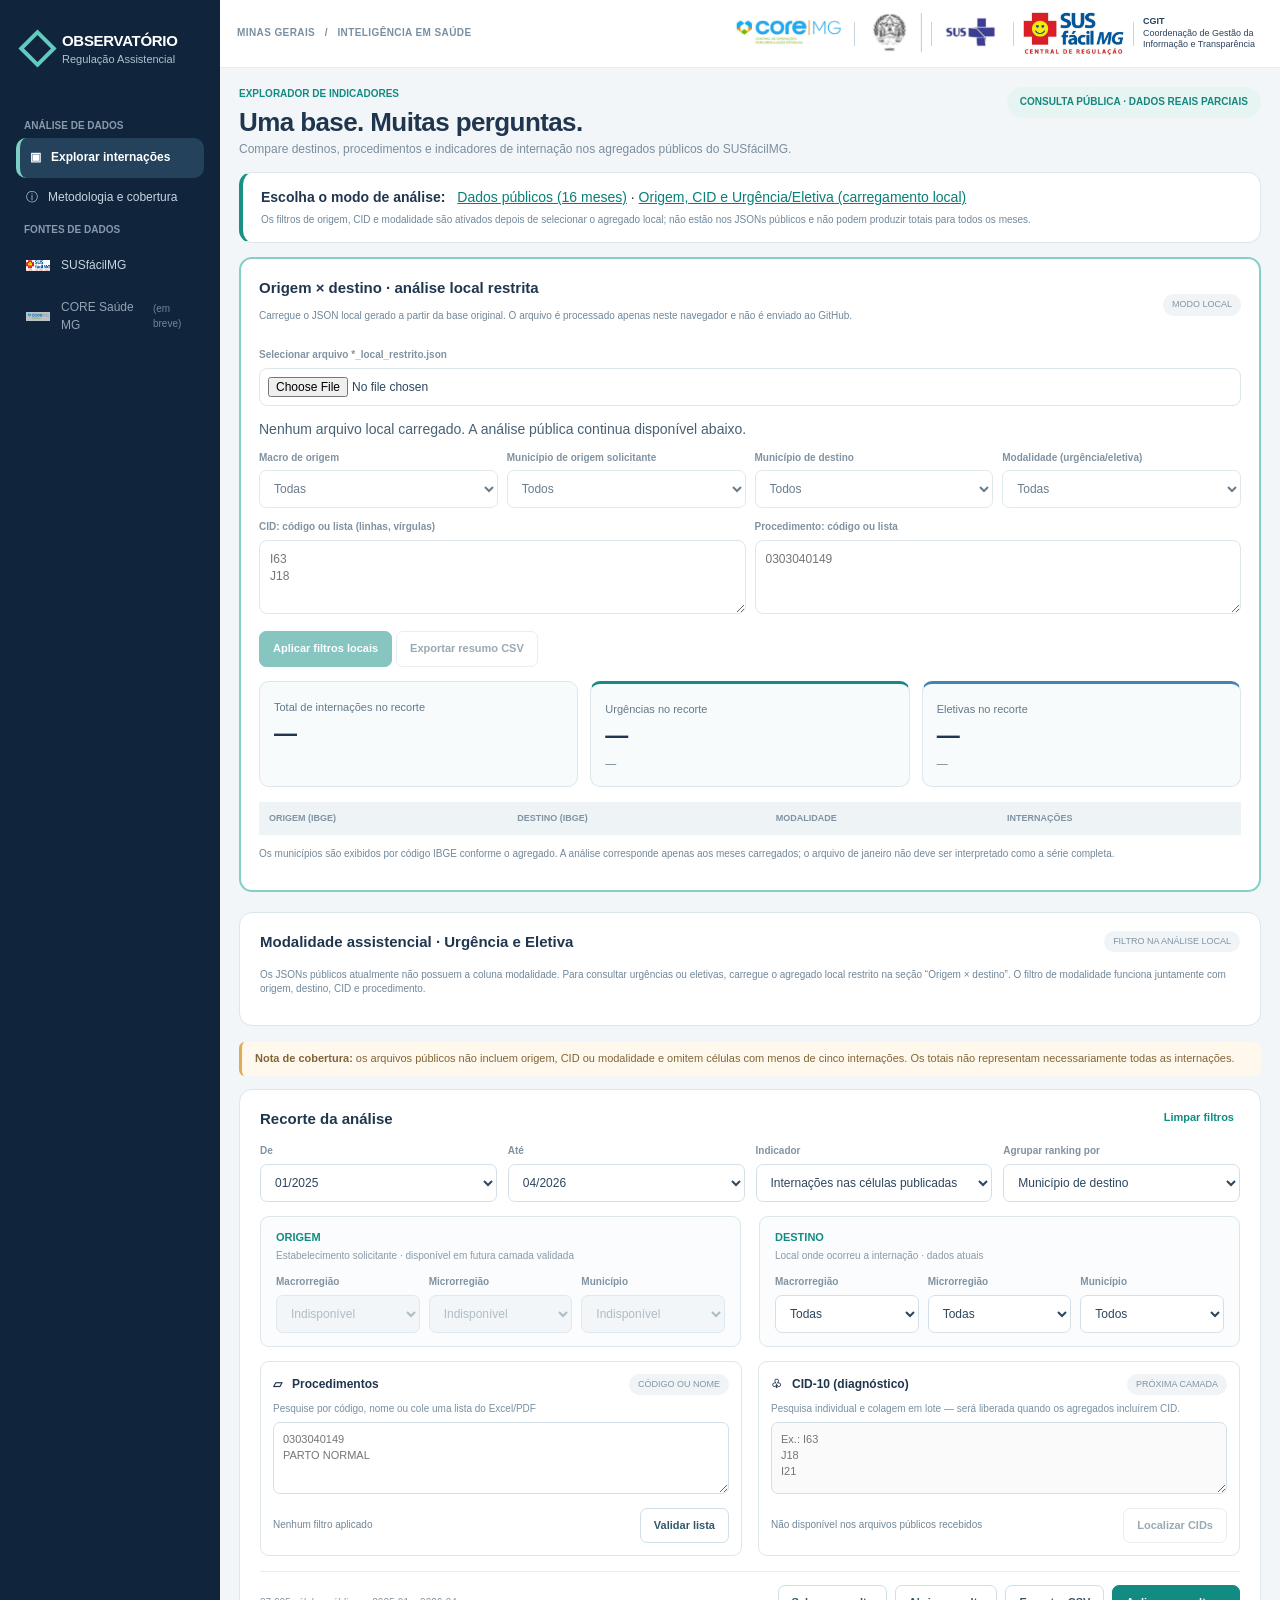
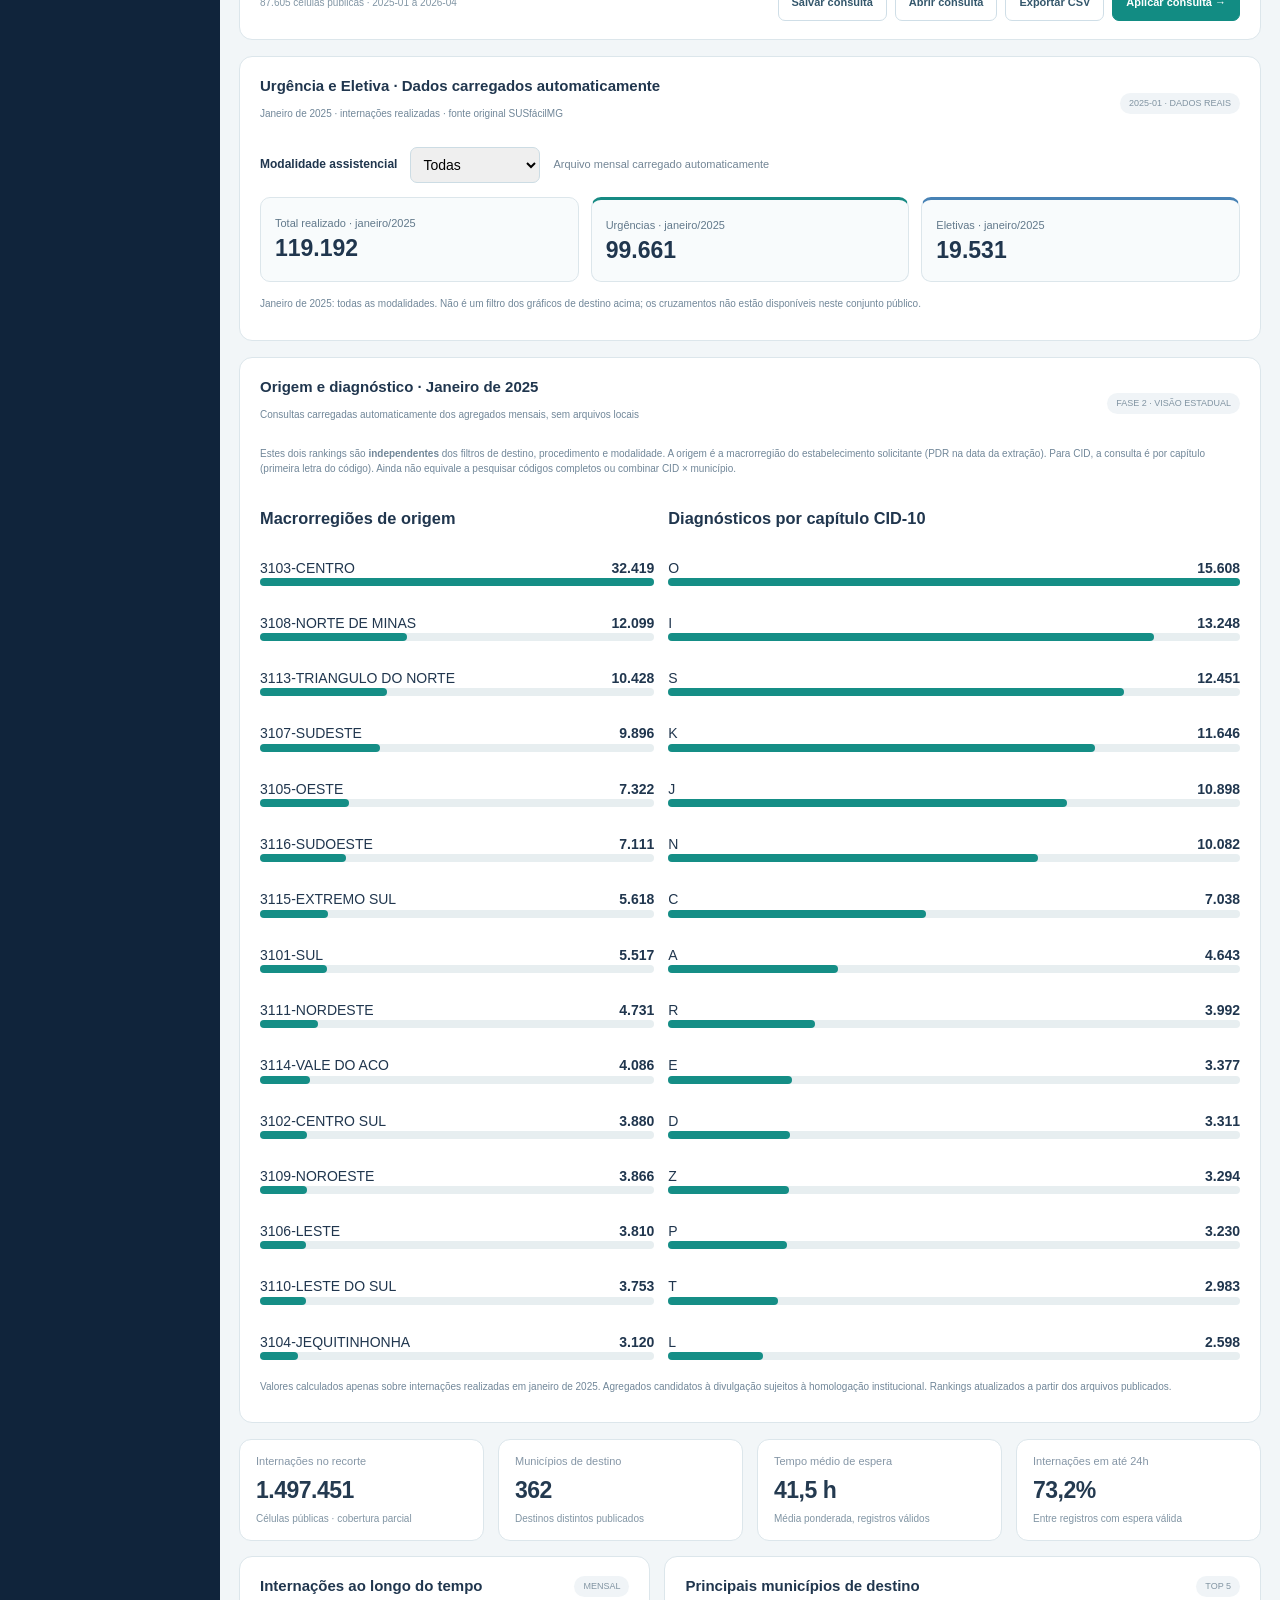
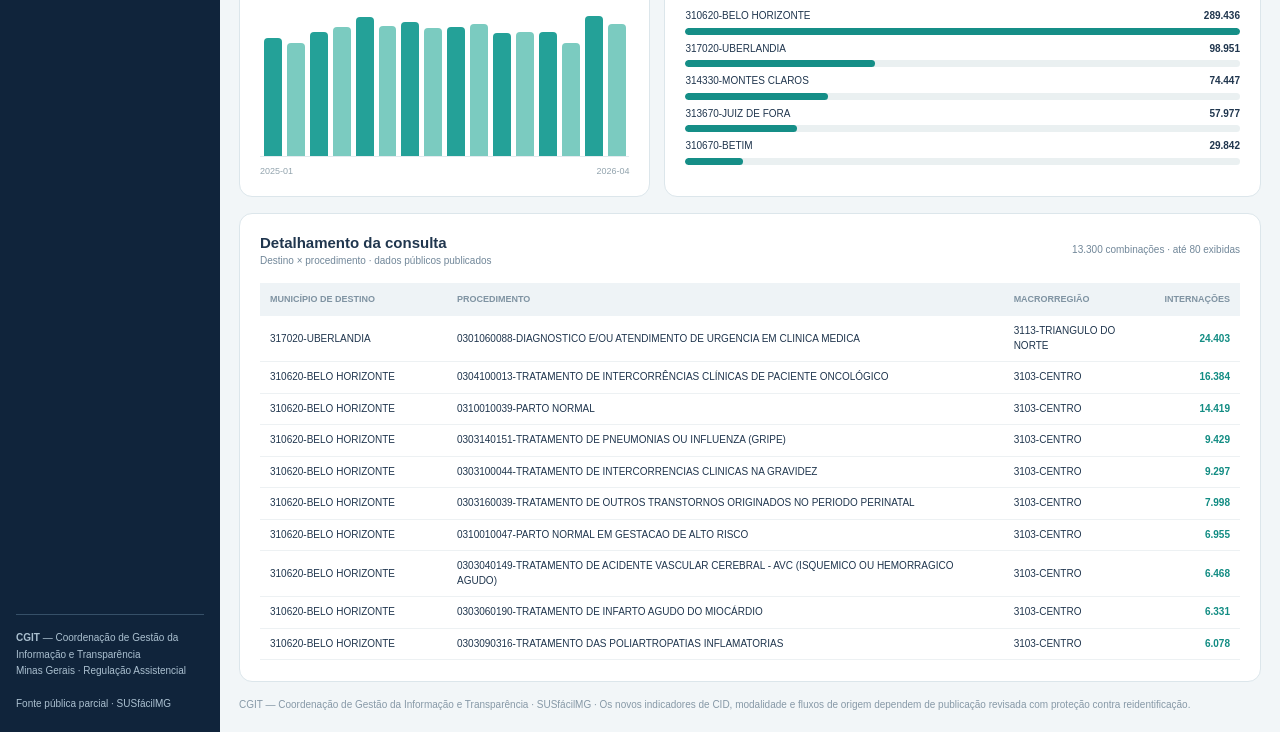
==== commit 554f41fc: "Add files via upload" ====
--- a/index.html
+++ b/index.html
@@ -63,6 +63,12 @@
   <div class="modality-kpi ele"><span>Eletivas · janeiro/2025</span><strong id="modalPubEle">—</strong></div>
  </div>
  <p class="hint" id="modalPubNota" style="margin-top:12px">Indicadores de modalidade são independentes dos filtros de território e procedimento acima. Ainda não há cruzamento validado entre essas dimensões na base pública.</p>
+</section>
+<section class="panel" id="consultas-fase2" aria-label="Origem e CID — consultas automáticas separadas">
+ <div class="panel-header"><div><h2>Origem e diagnóstico · Janeiro de 2025</h2><p class="hint">Consultas carregadas automaticamente dos agregados mensais, sem arquivos locais</p></div><span class="tiny-tag">FASE 2 · VISÃO ESTADUAL</span></div>
+ <p class="hint">Estes dois rankings são <strong>independentes</strong> dos filtros de destino, procedimento e modalidade. A origem é a macrorregião do estabelecimento solicitante (PDR na data da extração). Para CID, a consulta é por capítulo (primeira letra do código). Ainda não equivale a pesquisar códigos completos ou combinar CID × município.</p>
+ <div class="viz-grid"><div><h3>Macrorregiões de origem</h3><div id="fase2Origem" class="rank" role="status">Carregando origem…</div></div><div><h3>Diagnósticos por capítulo CID-10</h3><div id="fase2Cid" class="rank" role="status">Carregando CID…</div></div></div>
+ <p id="fase2Status" class="hint">Valores calculados apenas sobre internações realizadas em janeiro de 2025. Agregados candidatos à divulgação sujeitos à homologação institucional.</p>
 </section>
 <div class="metric-grid"><div class="metric"><div class="label">Internações no recorte</div><div class="value" id="n">—</div><div class="foot">Células públicas · cobertura parcial</div></div><div class="metric"><div class="label">Municípios de destino</div><div class="value" id="ndest">—</div><div class="foot">Destinos distintos publicados</div></div><div class="metric"><div class="label">Tempo médio de espera</div><div class="value" id="wait">—</div><div class="foot">Média ponderada, registros válidos</div></div><div class="metric"><div class="label">Internações em até 24h</div><div class="value" id="quick">—</div><div class="foot">Entre registros com espera válida</div></div></div>
 <div class="viz-grid"><section class="panel viz"><div class="viz-header"><h2>Internações ao longo do tempo</h2><span class="tiny-tag">MENSAL</span></div><div id="timeline" class="barset" aria-label="Gráfico de internações mensais"></div><div id="axis" class="chart-axis"><span>—</span><span>—</span></div></section><section class="panel viz"><div class="viz-header"><h2 id="rankingTitle">Principais municípios de destino</h2><span class="tiny-tag">TOP 5</span></div><div id="ranking" class="rank"><span class="loading">Carregando ranking…</span></div></section></div>
@@ -175,4 +181,21 @@
  el('localExport').addEventListener('click',()=>{const csv='\ufeffOrigem IBGE;Destino IBGE;Modalidade;Internações\r\n'+summary.map(r=>r.join(';')).join('\r\n');const blob=new Blob([csv],{type:'text/csv;charset=utf-8'});const a=document.createElement('a');a.href=URL.createObjectURL(blob);a.download='fluxos_origem_destino_local.csv';a.click();setTimeout(()=>URL.revokeObjectURL(a.href),1000)});
 })();
 </script>
+<script>
+(async()=>{
+ const root=document.getElementById('consultas-fase2');if(!root)return;
+ const esc=s=>String(s).replace(/[&<>"']/g,c=>({'&':'&amp;','<':'&lt;','>':'&gt;','"':'&quot;',"'":'&#39;'}[c]));
+ async function render(path,target){
+  const el=document.getElementById(target),r=await fetch(path,{cache:'no-cache'});
+  if(!r.ok)throw Error(path+' HTTP '+r.status);
+  const d=await r.json();if(d.mes!=='2025-01'||d.nivel!=='marginal_independente'||!Array.isArray(d.registros))throw Error('Formato inválido: '+path);
+  const ranked=[...d.registros].sort((a,b)=>Number(b[1])-Number(a[1])).slice(0,15);
+  if(!ranked.length){el.textContent='Sem grupos publicáveis';return;}
+  const mx=Math.max(...ranked.map(x=>Number(x[1])));
+  el.innerHTML=ranked.map(([nome,n])=>`<div class="rank-row" style="margin:10px 0"><div style="display:flex;justify-content:space-between;gap:8px"><span>${esc(nome)}</span><strong>${Number(n).toLocaleString('pt-BR')}</strong></div><div style="height:8px;background:#e7eef0;border-radius:6px"><div style="width:${Math.max(0,Math.min(100,100*Number(n)/mx))}%;height:8px;background:#158e86;border-radius:6px"></div></div></div>`).join('');
+ }
+ try{await Promise.all([render('dados/2025-01_origem_macro.json','fase2Origem'),render('dados/2025-01_cid_capitulos.json','fase2Cid')]);document.getElementById('fase2Status').textContent+=' Rankings atualizados a partir dos arquivos publicados.'}
+ catch(e){document.getElementById('fase2Status').textContent='Falha ao carregar agregados da fase 2: '+e.message;}
+})();
+</script>
 </body></html>
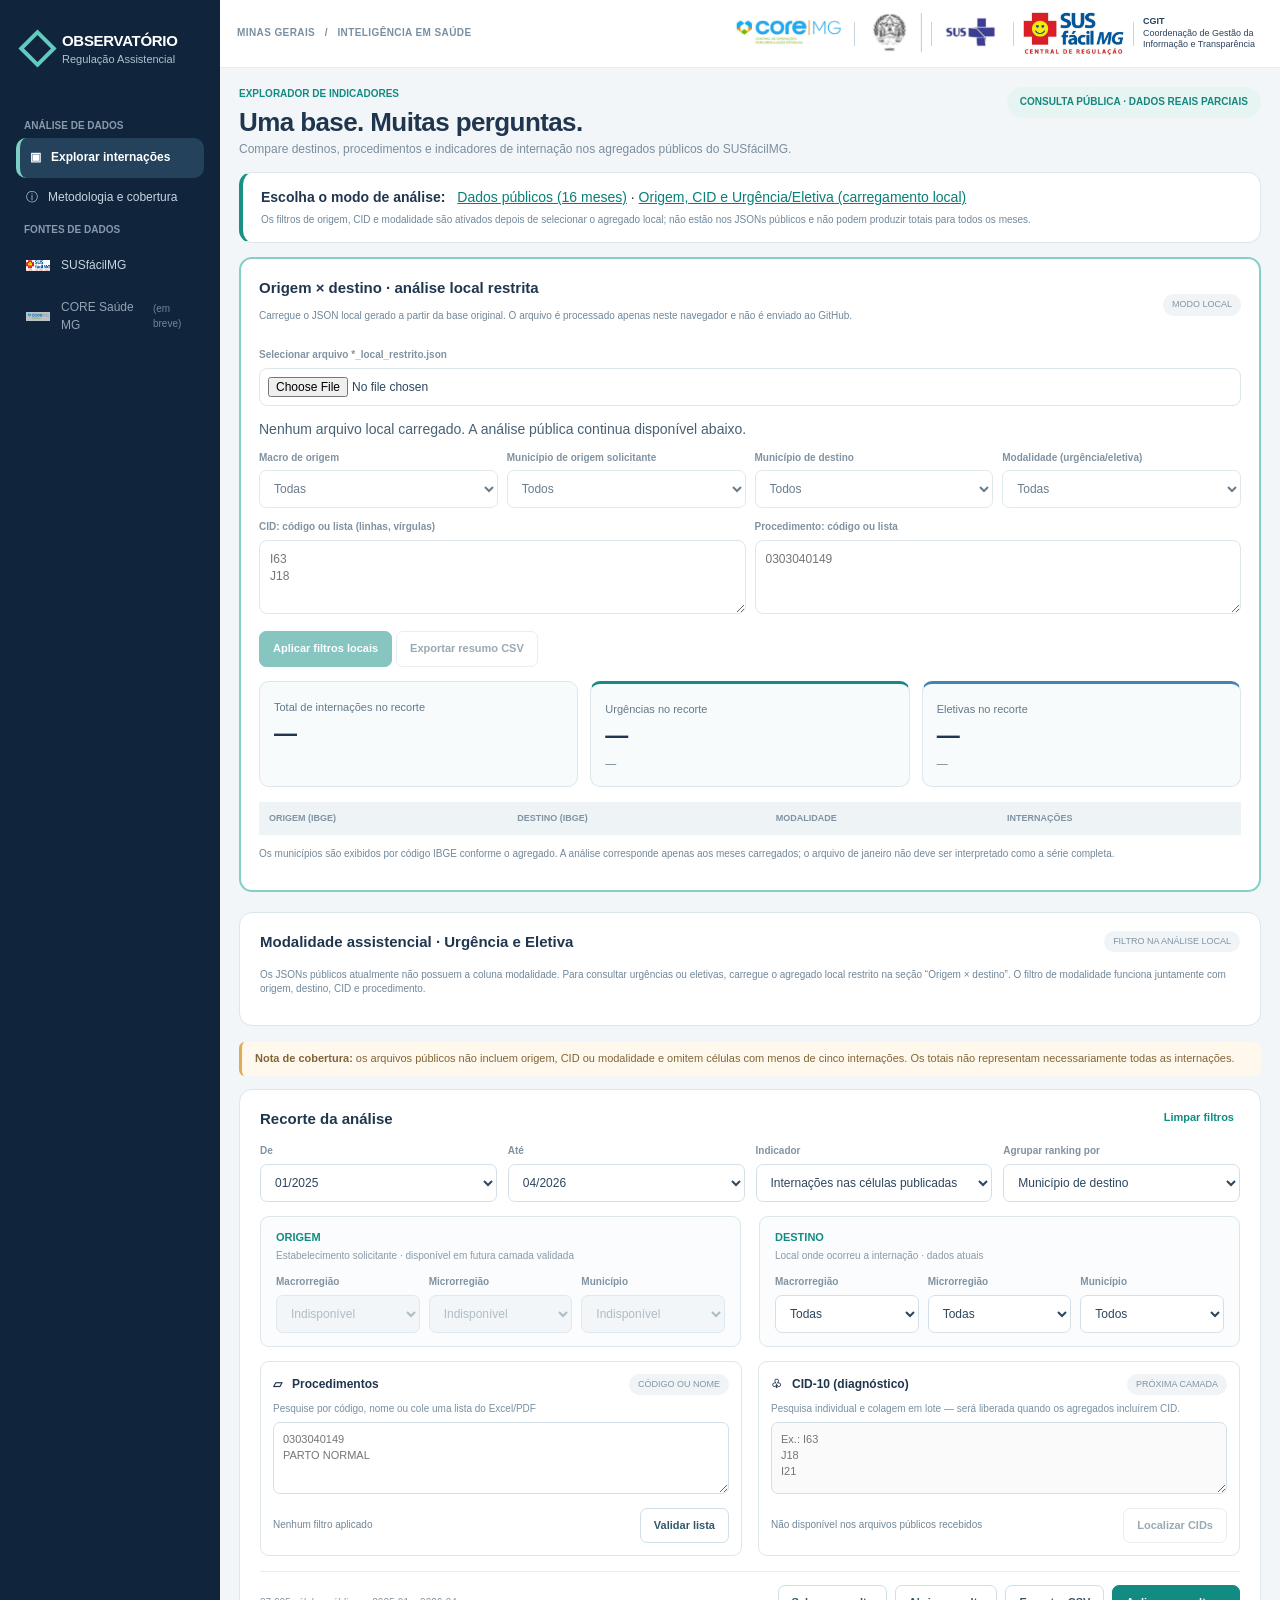
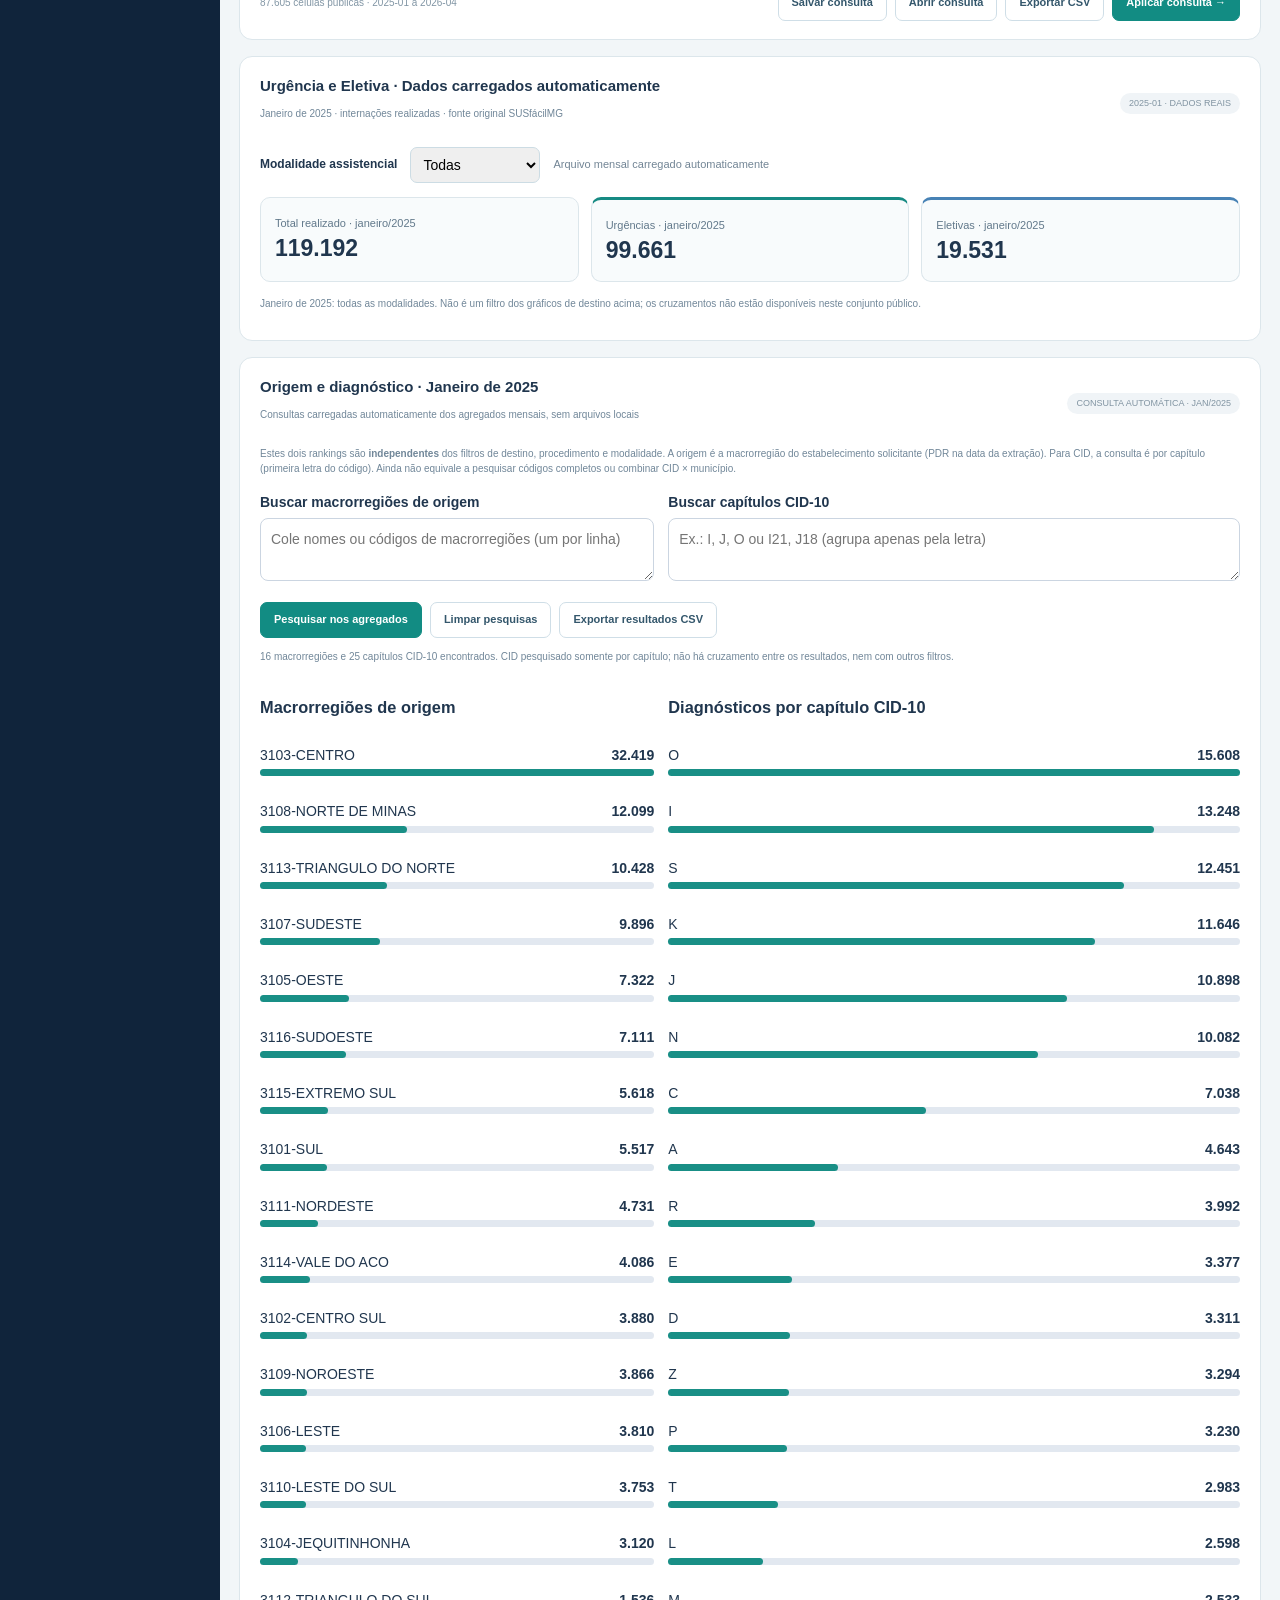
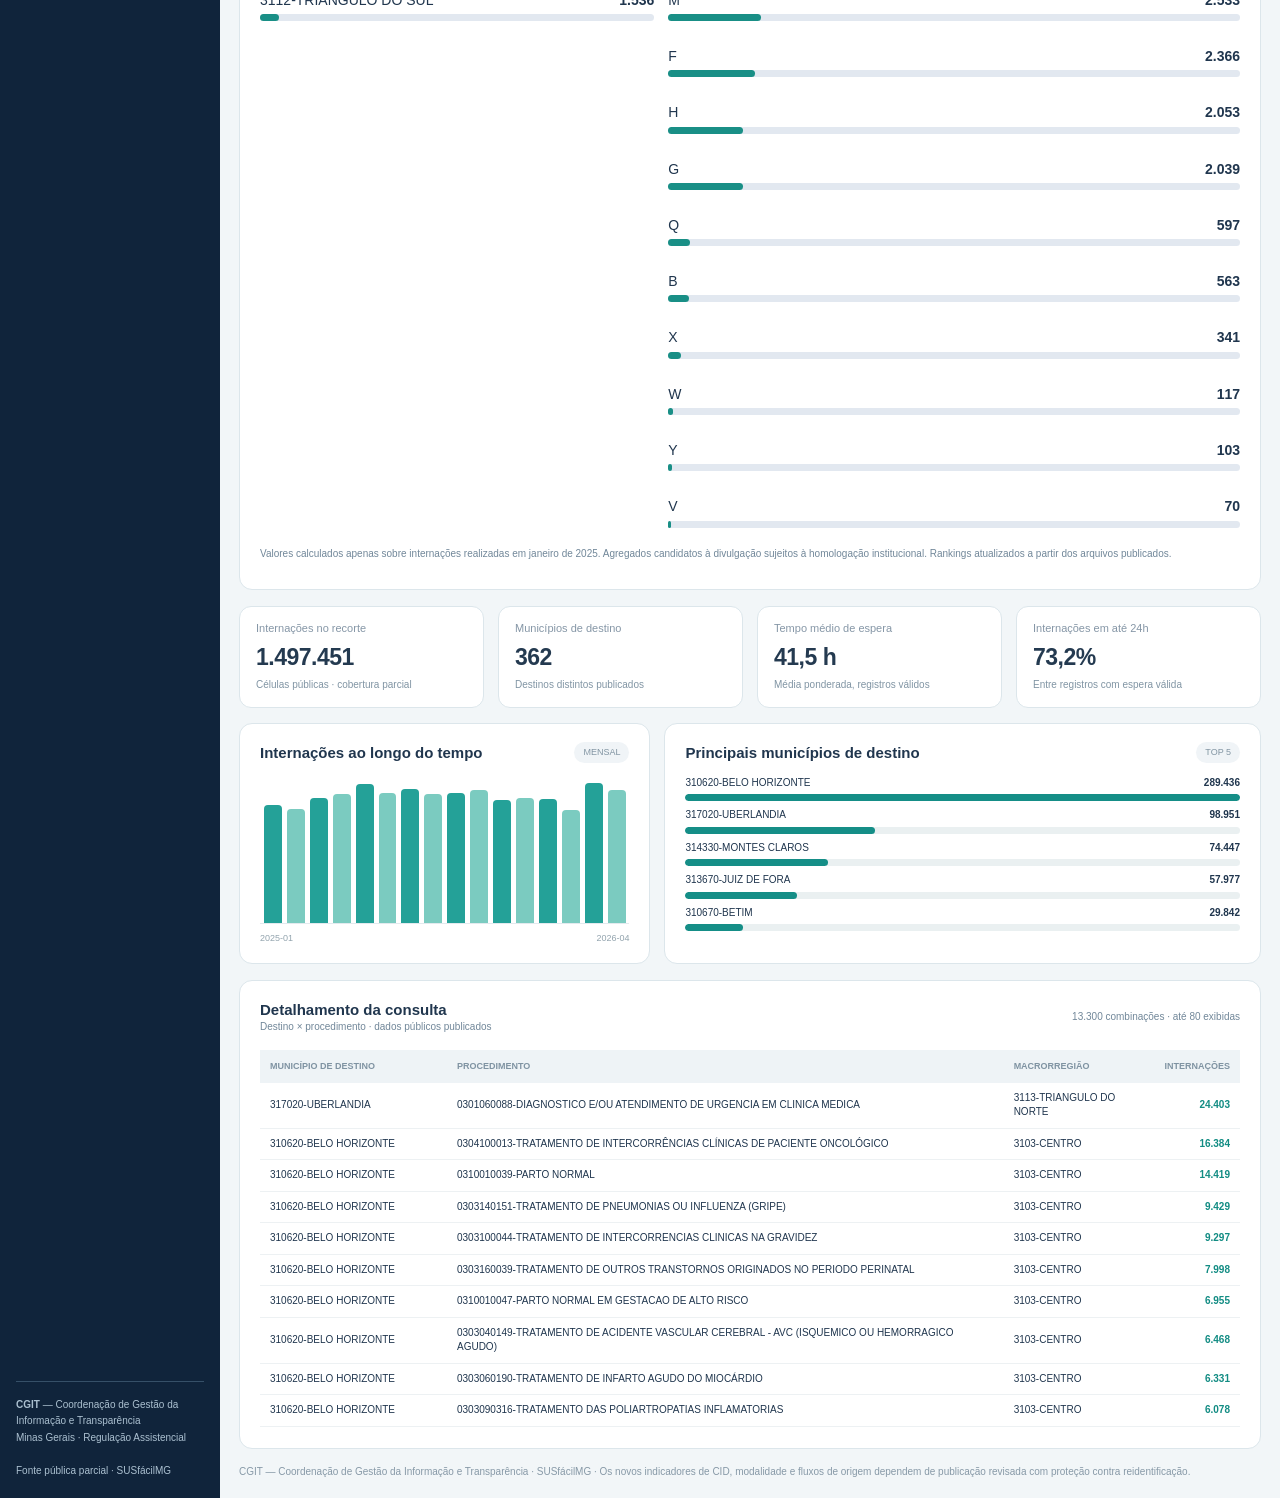
==== commit 7059c5ce: "Add files via upload" ====
--- a/index.html
+++ b/index.html
@@ -65,8 +65,11 @@
  <p class="hint" id="modalPubNota" style="margin-top:12px">Indicadores de modalidade são independentes dos filtros de território e procedimento acima. Ainda não há cruzamento validado entre essas dimensões na base pública.</p>
 </section>
 <section class="panel" id="consultas-fase2" aria-label="Origem e CID — consultas automáticas separadas">
- <div class="panel-header"><div><h2>Origem e diagnóstico · Janeiro de 2025</h2><p class="hint">Consultas carregadas automaticamente dos agregados mensais, sem arquivos locais</p></div><span class="tiny-tag">FASE 2 · VISÃO ESTADUAL</span></div>
+ <div class="panel-header"><div><h2>Origem e diagnóstico · Janeiro de 2025</h2><p class="hint">Consultas carregadas automaticamente dos agregados mensais, sem arquivos locais</p></div><span class="tiny-tag">CONSULTA AUTOMÁTICA · JAN/2025</span></div>
  <p class="hint">Estes dois rankings são <strong>independentes</strong> dos filtros de destino, procedimento e modalidade. A origem é a macrorregião do estabelecimento solicitante (PDR na data da extração). Para CID, a consulta é por capítulo (primeira letra do código). Ainda não equivale a pesquisar códigos completos ou combinar CID × município.</p>
+ <div class="viz-grid" style="margin:16px 0;align-items:end"><div><label for="buscaMacroFinal" style="display:block;font-weight:650;margin-bottom:6px">Buscar macrorregiões de origem</label><textarea id="buscaMacroFinal" rows="2" style="width:100%;min-height:58px;padding:10px;border:1px solid #cbd5e1;border-radius:8px" placeholder="Cole nomes ou códigos de macrorregiões (um por linha)"></textarea></div><div><label for="buscaCidFinal" style="display:block;font-weight:650;margin-bottom:6px">Buscar capítulos CID-10</label><textarea id="buscaCidFinal" rows="2" style="width:100%;min-height:58px;padding:10px;border:1px solid #cbd5e1;border-radius:8px" placeholder="Ex.: I, J, O ou I21, J18 (agrupa apenas pela letra)"></textarea></div></div>
+ <div style="display:flex;gap:8px;flex-wrap:wrap;margin-bottom:12px"><button type="button" class="btn" id="aplicarBuscaFinal">Pesquisar nos agregados</button><button type="button" class="btn secondary" id="limparBuscaFinal">Limpar pesquisas</button><button type="button" class="btn secondary" id="exportarResumoFinal">Exportar resultados CSV</button></div>
+ <p class="hint" id="avisoBuscaFinal" role="status">A pesquisa CID funciona por capítulo (primeira letra), não por código completo. Resultados independentes, exclusivamente janeiro/2025.</p>
  <div class="viz-grid"><div><h3>Macrorregiões de origem</h3><div id="fase2Origem" class="rank" role="status">Carregando origem…</div></div><div><h3>Diagnósticos por capítulo CID-10</h3><div id="fase2Cid" class="rank" role="status">Carregando CID…</div></div></div>
  <p id="fase2Status" class="hint">Valores calculados apenas sobre internações realizadas em janeiro de 2025. Agregados candidatos à divulgação sujeitos à homologação institucional.</p>
 </section>
@@ -198,4 +201,21 @@
  catch(e){document.getElementById('fase2Status').textContent='Falha ao carregar agregados da fase 2: '+e.message;}
 })();
 </script>
+<script>
+(()=>{'use strict';
+const $=id=>document.getElementById(id);
+const norm=v=>String(v||'').normalize('NFD').replace(/[\u0300-\u036f]/g,'').toUpperCase().trim();
+const fmt=n=>Number(n).toLocaleString('pt-BR');
+const escapeHTML=v=>String(v).replace(/[&<>"']/g,c=>({'&':'&amp;','<':'&lt;','>':'&gt;','"':'&quot;',"'":'&#39;'}[c]));
+let macro=null,cid=null,shownMacro=[],shownCid=[];
+const terms=v=>v.split(/[\n\r;,\t]+/).map(norm).filter(Boolean);
+function select(rows,termsInput,isCID){if(!termsInput.length)return rows.slice();return rows.filter(([key])=>termsInput.some(t=>isCID?norm(key)===((t.match(/[A-Z]/)||[])[0]||''):norm(key).includes(t)));}
+function paint(id,rows){const el=$(id);if(!rows.length){el.textContent='Nenhum grupo encontrado neste agregado.';return;}const top=rows.slice().sort((a,b)=>b[1]-a[1]);const high=top[0][1]||1;el.innerHTML=top.map(([k,n])=>'<div class="rank-row" style="margin:9px 0"><div style="display:flex;justify-content:space-between;gap:10px"><span>'+escapeHTML(k)+'</span><strong>'+fmt(n)+'</strong></div><div style="background:#e2e8f0;border-radius:6px;height:7px;margin-top:4px"><div style="background:#198f86;height:7px;border-radius:6px;width:'+(100*n/high).toFixed(2)+'%"></div></div></div>').join('');}
+function run(){if(!macro||!cid)return;const mt=terms($('buscaMacroFinal').value),ct=terms($('buscaCidFinal').value);shownMacro=select(macro.registros,mt,false);shownCid=select(cid.registros,ct,true);paint('fase2Origem',shownMacro);paint('fase2Cid',shownCid);$('avisoBuscaFinal').textContent=shownMacro.length+' macrorregiões e '+shownCid.length+' capítulos CID-10 encontrados. CID pesquisado somente por capítulo; não há cruzamento entre os resultados, nem com outros filtros.';}
+$('aplicarBuscaFinal').addEventListener('click',run);
+$('limparBuscaFinal').addEventListener('click',()=>{$('buscaMacroFinal').value='';$('buscaCidFinal').value='';run();});
+$('exportarResumoFinal').addEventListener('click',()=>{if(!macro||!cid)return;const csv=['\uFEFFDimensão;Grupo;Internações;Período;Nota','Origem (macro);'+ '"'+''+'"'];csv.pop();for(const [group,n] of shownMacro)csv.push('Origem macro;"'+String(group).replace(/"/g,'""')+'";'+n+';2025-01;Margem independente');for(const [group,n] of shownCid)csv.push('Capítulo CID-10;"'+String(group).replace(/"/g,'""')+'";'+n+';2025-01;Margem independente');const url=URL.createObjectURL(new Blob([csv.join('\r\n')],{type:'text/csv;charset=utf-8'}));const a=document.createElement('a');a.href=url;a.download='origem_cid_janeiro_2025_agregados.csv';a.click();setTimeout(()=>URL.revokeObjectURL(url),1000);});
+Promise.all(['dados/2025-01_origem_macro.json','dados/2025-01_cid_capitulos.json'].map(async p=>{const r=await fetch(p,{cache:'no-cache'});if(!r.ok)throw Error(p+': HTTP '+r.status);return r.json()})).then(([m,c])=>{if(m.nivel!=='marginal_independente'||c.nivel!=='marginal_independente')throw Error('Dados incompatíveis');macro=m;cid=c;run();}).catch(e=>{$('avisoBuscaFinal').textContent='Falha no carregamento: '+e.message;});
+})();
+</script>
 </body></html>
